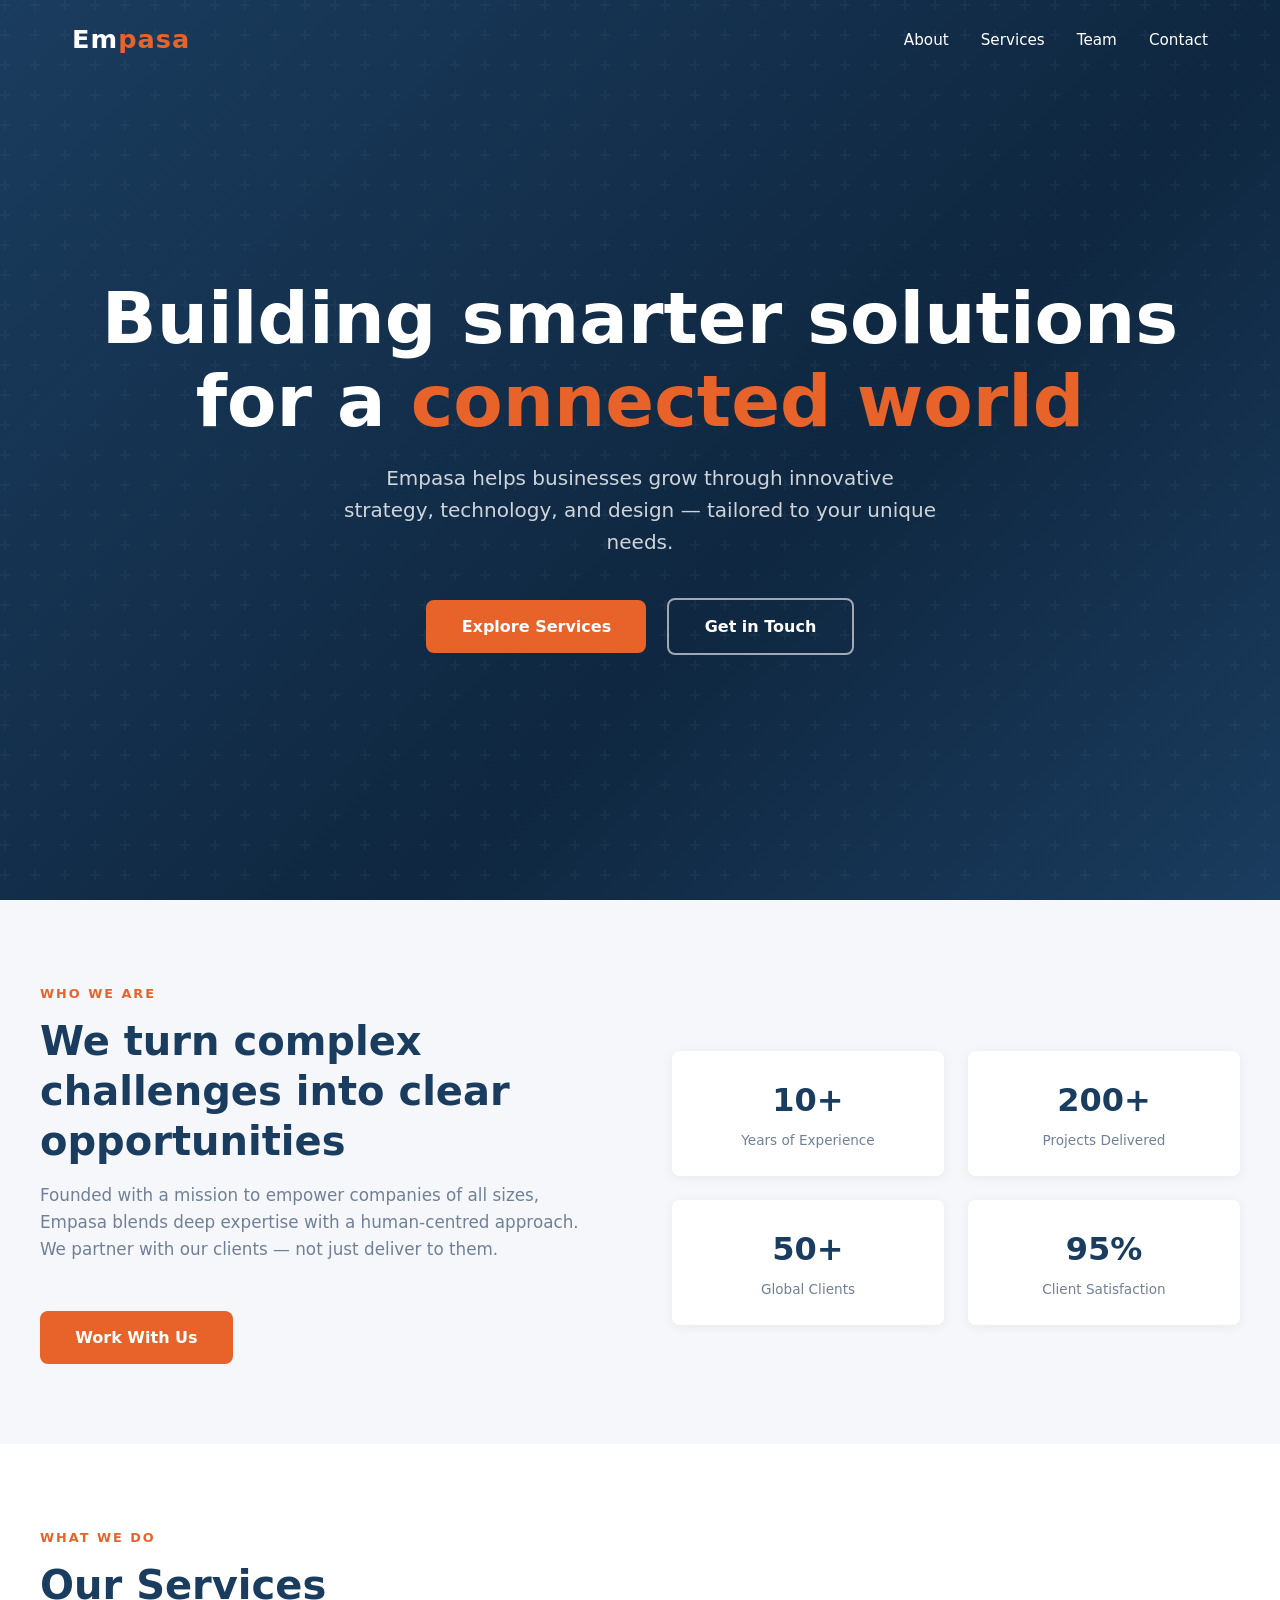
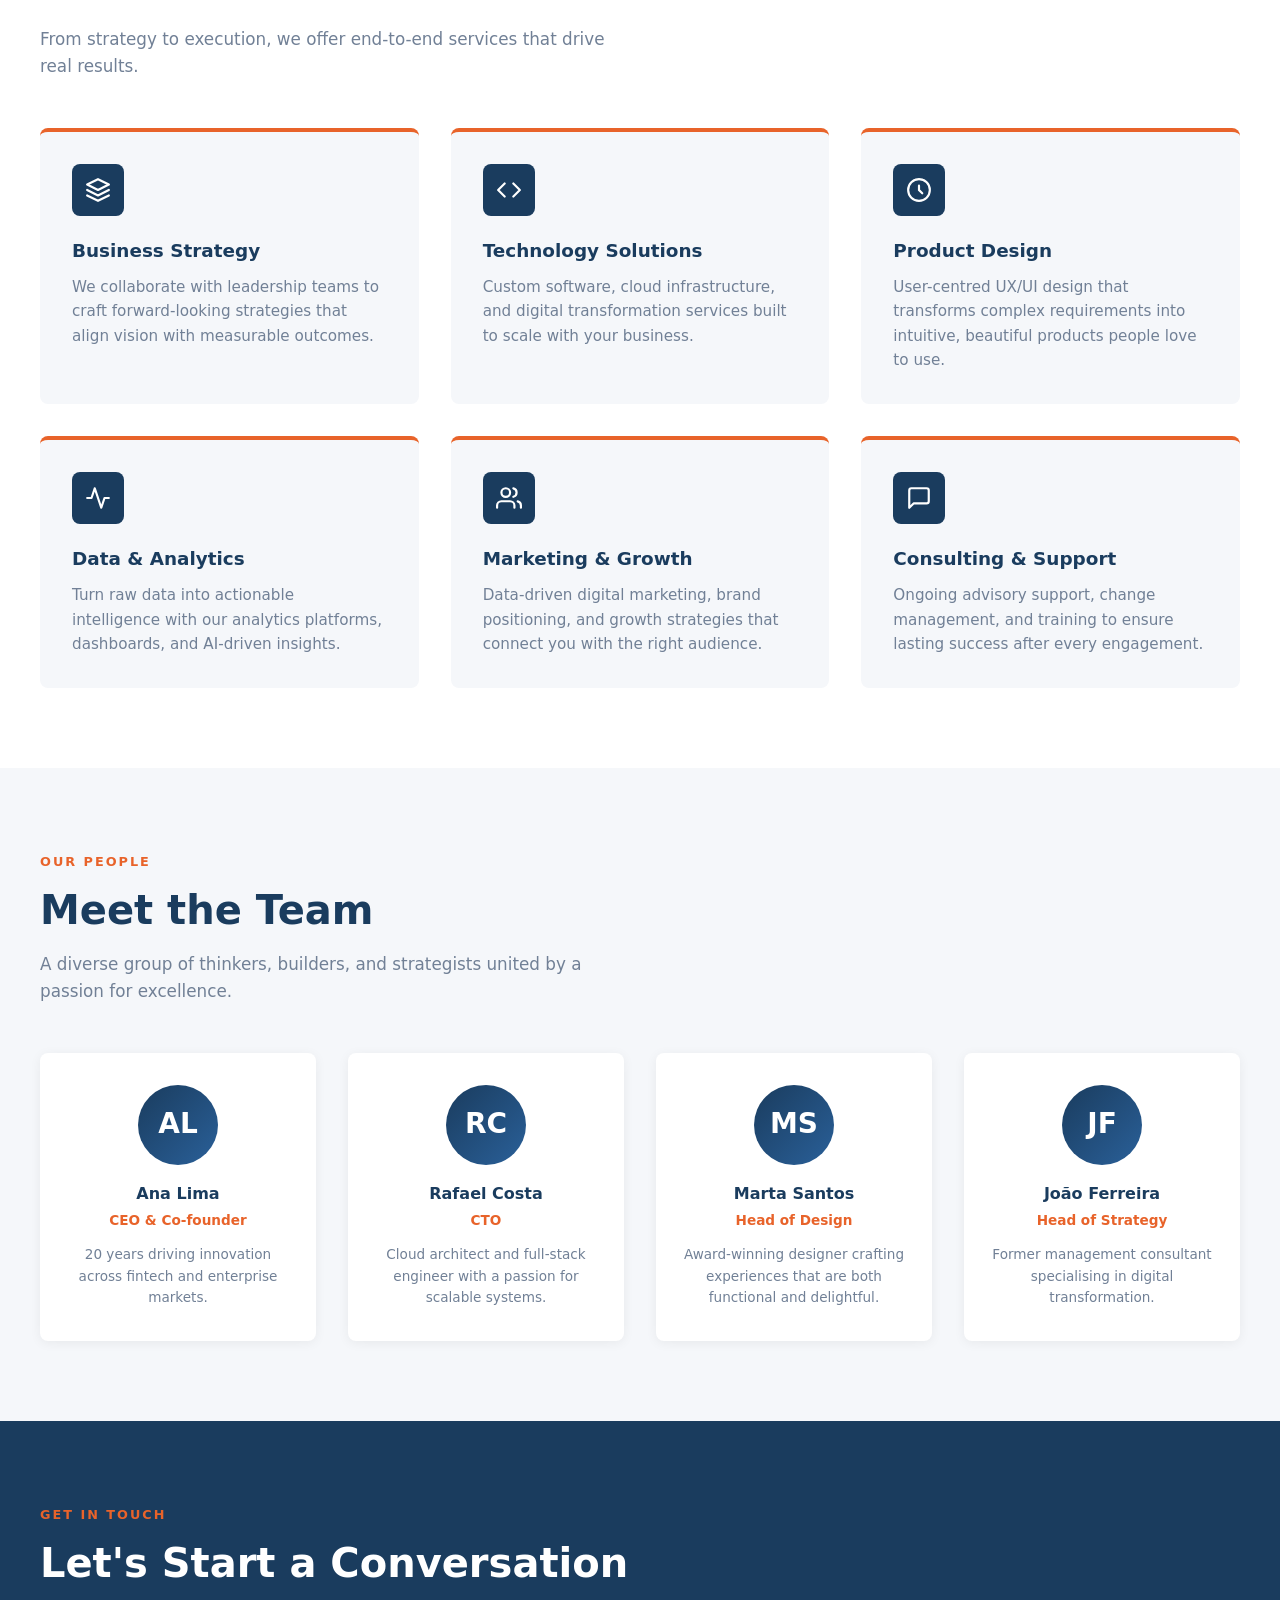
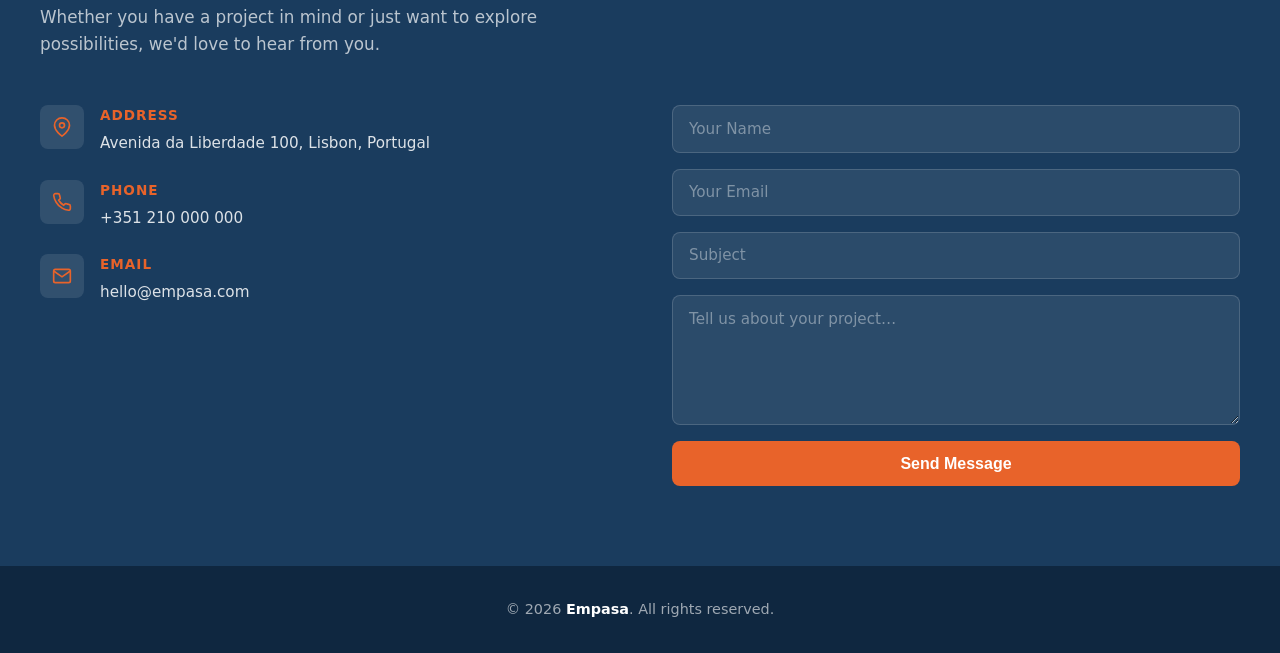
==== index.html @ aab18065 "Changes before error encountered Agent-Logs-Url: https://github.com/Empasa/empasa/sessions/c29af00d-" ====
<!DOCTYPE html>
<html lang="en">
<head>
  <meta charset="UTF-8" />
  <meta name="viewport" content="width=device-width, initial-scale=1.0" />
  <meta name="description" content="Empasa – Building smarter solutions for a connected world. Strategy, technology, and innovation." />
  <title>Empasa – Company Presentation</title>
  <link rel="stylesheet" href="styles.css" />
</head>
<body>

  <!-- ── Header / Navigation ── -->
  <header id="main-header">
    <nav>
      <a href="#hero" class="logo">Em<span>pasa</span></a>
      <ul class="nav-links" id="nav-links">
        <li><a href="#about">About</a></li>
        <li><a href="#services">Services</a></li>
        <li><a href="#team">Team</a></li>
        <li><a href="#contact">Contact</a></li>
      </ul>
      <button class="nav-toggle" id="nav-toggle" aria-label="Toggle navigation">
        <span></span><span></span><span></span>
      </button>
    </nav>
  </header>

  <!-- ── Hero ── -->
  <section id="hero">
    <div class="hero-content">
      <h1>Building smarter solutions<br>for a <em>connected world</em></h1>
      <p>Empasa helps businesses grow through innovative strategy, technology, and design — tailored to your unique needs.</p>
      <div class="hero-buttons">
        <a href="#services" class="btn btn-primary">Explore Services</a>
        <a href="#contact" class="btn btn-outline">Get in Touch</a>
      </div>
    </div>
  </section>

  <!-- ── About ── -->
  <section id="about">
    <div class="container">
      <div class="about-grid">
        <div>
          <span class="section-label">Who We Are</span>
          <h2 class="section-title">We turn complex challenges into clear opportunities</h2>
          <p class="section-subtitle">Founded with a mission to empower companies of all sizes, Empasa blends deep expertise with a human-centred approach. We partner with our clients — not just deliver to them.</p>
          <a href="#contact" class="btn btn-primary">Work With Us</a>
        </div>
        <div>
          <div class="about-stats">
            <div class="stat-card">
              <div class="number">10+</div>
              <div class="label">Years of Experience</div>
            </div>
            <div class="stat-card">
              <div class="number">200+</div>
              <div class="label">Projects Delivered</div>
            </div>
            <div class="stat-card">
              <div class="number">50+</div>
              <div class="label">Global Clients</div>
            </div>
            <div class="stat-card">
              <div class="number">95%</div>
              <div class="label">Client Satisfaction</div>
            </div>
          </div>
        </div>
      </div>
    </div>
  </section>

  <!-- ── Services ── -->
  <section id="services">
    <div class="container">
      <span class="section-label">What We Do</span>
      <h2 class="section-title">Our Services</h2>
      <p class="section-subtitle">From strategy to execution, we offer end-to-end services that drive real results.</p>

      <div class="services-grid">

        <div class="service-card">
          <div class="service-icon">
            <!-- Strategy icon -->
            <svg viewBox="0 0 24 24" xmlns="http://www.w3.org/2000/svg">
              <path d="M12 2L2 7l10 5 10-5-10-5zM2 17l10 5 10-5M2 12l10 5 10-5" stroke="white" stroke-width="2" fill="none" stroke-linecap="round" stroke-linejoin="round"/>
            </svg>
          </div>
          <h3>Business Strategy</h3>
          <p>We collaborate with leadership teams to craft forward-looking strategies that align vision with measurable outcomes.</p>
        </div>

        <div class="service-card">
          <div class="service-icon">
            <!-- Tech icon -->
            <svg viewBox="0 0 24 24" xmlns="http://www.w3.org/2000/svg">
              <path d="M16 18l6-6-6-6M8 6l-6 6 6 6" stroke="white" stroke-width="2" fill="none" stroke-linecap="round" stroke-linejoin="round"/>
            </svg>
          </div>
          <h3>Technology Solutions</h3>
          <p>Custom software, cloud infrastructure, and digital transformation services built to scale with your business.</p>
        </div>

        <div class="service-card">
          <div class="service-icon">
            <!-- Design icon -->
            <svg viewBox="0 0 24 24" xmlns="http://www.w3.org/2000/svg">
              <circle cx="12" cy="12" r="10" stroke="white" stroke-width="2" fill="none"/>
              <path d="M12 8v4l3 3" stroke="white" stroke-width="2" fill="none" stroke-linecap="round"/>
            </svg>
          </div>
          <h3>Product Design</h3>
          <p>User-centred UX/UI design that transforms complex requirements into intuitive, beautiful products people love to use.</p>
        </div>

        <div class="service-card">
          <div class="service-icon">
            <!-- Analytics icon -->
            <svg viewBox="0 0 24 24" xmlns="http://www.w3.org/2000/svg">
              <polyline points="22 12 18 12 15 21 9 3 6 12 2 12" stroke="white" stroke-width="2" fill="none" stroke-linecap="round" stroke-linejoin="round"/>
            </svg>
          </div>
          <h3>Data & Analytics</h3>
          <p>Turn raw data into actionable intelligence with our analytics platforms, dashboards, and AI-driven insights.</p>
        </div>

        <div class="service-card">
          <div class="service-icon">
            <!-- Marketing icon -->
            <svg viewBox="0 0 24 24" xmlns="http://www.w3.org/2000/svg">
              <path d="M17 21v-2a4 4 0 0 0-4-4H5a4 4 0 0 0-4 4v2" stroke="white" stroke-width="2" fill="none" stroke-linecap="round"/>
              <circle cx="9" cy="7" r="4" stroke="white" stroke-width="2" fill="none"/>
              <path d="M23 21v-2a4 4 0 0 0-3-3.87M16 3.13a4 4 0 0 1 0 7.75" stroke="white" stroke-width="2" fill="none" stroke-linecap="round"/>
            </svg>
          </div>
          <h3>Marketing & Growth</h3>
          <p>Data-driven digital marketing, brand positioning, and growth strategies that connect you with the right audience.</p>
        </div>

        <div class="service-card">
          <div class="service-icon">
            <!-- Support icon -->
            <svg viewBox="0 0 24 24" xmlns="http://www.w3.org/2000/svg">
              <path d="M21 15a2 2 0 0 1-2 2H7l-4 4V5a2 2 0 0 1 2-2h14a2 2 0 0 1 2 2z" stroke="white" stroke-width="2" fill="none" stroke-linecap="round" stroke-linejoin="round"/>
            </svg>
          </div>
          <h3>Consulting & Support</h3>
          <p>Ongoing advisory support, change management, and training to ensure lasting success after every engagement.</p>
        </div>

      </div>
    </div>
  </section>

  <!-- ── Team ── -->
  <section id="team">
    <div class="container">
      <span class="section-label">Our People</span>
      <h2 class="section-title">Meet the Team</h2>
      <p class="section-subtitle">A diverse group of thinkers, builders, and strategists united by a passion for excellence.</p>

      <div class="team-grid">

        <div class="team-card">
          <div class="avatar">AL</div>
          <h3>Ana Lima</h3>
          <div class="role">CEO & Co-founder</div>
          <p class="bio">20 years driving innovation across fintech and enterprise markets.</p>
        </div>

        <div class="team-card">
          <div class="avatar">RC</div>
          <h3>Rafael Costa</h3>
          <div class="role">CTO</div>
          <p class="bio">Cloud architect and full-stack engineer with a passion for scalable systems.</p>
        </div>

        <div class="team-card">
          <div class="avatar">MS</div>
          <h3>Marta Santos</h3>
          <div class="role">Head of Design</div>
          <p class="bio">Award-winning designer crafting experiences that are both functional and delightful.</p>
        </div>

        <div class="team-card">
          <div class="avatar">JF</div>
          <h3>João Ferreira</h3>
          <div class="role">Head of Strategy</div>
          <p class="bio">Former management consultant specialising in digital transformation.</p>
        </div>

      </div>
    </div>
  </section>

  <!-- ── Contact ── -->
  <section id="contact">
    <div class="container">
      <span class="section-label">Get In Touch</span>
      <h2 class="section-title">Let's Start a Conversation</h2>
      <p class="section-subtitle">Whether you have a project in mind or just want to explore possibilities, we'd love to hear from you.</p>

      <div class="contact-grid">

        <div class="contact-info">
          <div class="contact-item">
            <div class="contact-item-icon">
              <svg viewBox="0 0 24 24"><path d="M21 10c0 7-9 13-9 13S3 17 3 10a9 9 0 0 1 18 0z" stroke="#e8632a" stroke-width="2" fill="none"/><circle cx="12" cy="10" r="3" stroke="#e8632a" stroke-width="2" fill="none"/></svg>
            </div>
            <div class="contact-item-text">
              <strong>Address</strong>
              <span>Avenida da Liberdade 100, Lisbon, Portugal</span>
            </div>
          </div>

          <div class="contact-item">
            <div class="contact-item-icon">
              <svg viewBox="0 0 24 24"><path d="M22 16.92v3a2 2 0 0 1-2.18 2A19.79 19.79 0 0 1 11.68 19 19.5 19.5 0 0 1 5 12.32a19.79 19.79 0 0 1-2.91-8.09A2 2 0 0 1 4.11 2h3a2 2 0 0 1 2 1.72 13 13 0 0 0 .7 2.81 2 2 0 0 1-.45 2.11L8.09 9.91A16 16 0 0 0 14 15.86l1.27-1.27a2 2 0 0 1 2.11-.45 13 13 0 0 0 2.81.7A2 2 0 0 1 22 16.92z" stroke="#e8632a" stroke-width="2" fill="none"/></svg>
            </div>
            <div class="contact-item-text">
              <strong>Phone</strong>
              <span>+351 210 000 000</span>
            </div>
          </div>

          <div class="contact-item">
            <div class="contact-item-icon">
              <svg viewBox="0 0 24 24"><path d="M4 4h16c1.1 0 2 .9 2 2v12c0 1.1-.9 2-2 2H4c-1.1 0-2-.9-2-2V6c0-1.1.9-2 2-2z" stroke="#e8632a" stroke-width="2" fill="none"/><polyline points="22,6 12,13 2,6" stroke="#e8632a" stroke-width="2" fill="none"/></svg>
            </div>
            <div class="contact-item-text">
              <strong>Email</strong>
              <span>hello@empasa.com</span>
            </div>
          </div>
        </div>

        <div>
          <form class="contact-form" id="contact-form" novalidate>
            <input type="text" name="name" placeholder="Your Name" required />
            <input type="email" name="email" placeholder="Your Email" required />
            <input type="text" name="subject" placeholder="Subject" />
            <textarea name="message" placeholder="Tell us about your project…" required></textarea>
            <button type="submit" class="btn btn-primary">Send Message</button>
          </form>
          <div class="form-success" id="form-success">
            ✅ Thank you! We'll be in touch shortly.
          </div>
        </div>

      </div>
    </div>
  </section>

  <!-- ── Footer ── -->
  <footer>
    <p>&copy; 2026 <strong>Empasa</strong>. All rights reserved.</p>
  </footer>

  <script src="script.js"></script>
</body>
</html>
---- styles.css ----
/* Reset & Base */
*, *::before, *::after {
  box-sizing: border-box;
  margin: 0;
  padding: 0;
}

:root {
  --primary: #1a3c5e;
  --accent: #e8632a;
  --light: #f5f7fa;
  --white: #ffffff;
  --text: #2d3748;
  --muted: #718096;
  --radius: 8px;
  --transition: 0.3s ease;
}

html {
  scroll-behavior: smooth;
}

body {
  font-family: 'Segoe UI', system-ui, -apple-system, sans-serif;
  color: var(--text);
  line-height: 1.6;
  background: var(--white);
}

a {
  text-decoration: none;
  color: inherit;
}

/* ── Navigation ── */
header {
  position: fixed;
  top: 0;
  width: 100%;
  z-index: 100;
  background: transparent;
  transition: background var(--transition), box-shadow var(--transition);
}

header.scrolled {
  background: var(--primary);
  box-shadow: 0 2px 12px rgba(0, 0, 0, 0.15);
}

nav {
  display: flex;
  align-items: center;
  justify-content: space-between;
  max-width: 1200px;
  margin: 0 auto;
  padding: 1.2rem 2rem;
}

.logo {
  font-size: 1.6rem;
  font-weight: 800;
  color: var(--white);
  letter-spacing: 1px;
}

.logo span {
  color: var(--accent);
}

.nav-links {
  display: flex;
  gap: 2rem;
  list-style: none;
}

.nav-links a {
  color: var(--white);
  font-weight: 500;
  font-size: 0.95rem;
  transition: color var(--transition);
}

.nav-links a:hover {
  color: var(--accent);
}

.nav-toggle {
  display: none;
  flex-direction: column;
  gap: 5px;
  cursor: pointer;
  background: none;
  border: none;
  padding: 4px;
}

.nav-toggle span {
  display: block;
  width: 25px;
  height: 2px;
  background: var(--white);
  border-radius: 2px;
  transition: var(--transition);
}

/* ── Hero ── */
#hero {
  min-height: 100vh;
  background: linear-gradient(135deg, var(--primary) 0%, #0f2740 60%, #1a3c5e 100%);
  display: flex;
  align-items: center;
  position: relative;
  overflow: hidden;
}

#hero::before {
  content: '';
  position: absolute;
  inset: 0;
  background: url("data:image/svg+xml,%3Csvg width='60' height='60' viewBox='0 0 60 60' xmlns='http://www.w3.org/2000/svg'%3E%3Cg fill='none' fill-rule='evenodd'%3E%3Cg fill='%23ffffff' fill-opacity='0.03'%3E%3Cpath d='M36 34v-4h-2v4h-4v2h4v4h2v-4h4v-2h-4zm0-30V0h-2v4h-4v2h4v4h2V6h4V4h-4zM6 34v-4H4v4H0v2h4v4h2v-4h4v-2H6zM6 4V0H4v4H0v2h4v4h2V6h4V4H6z'/%3E%3C/g%3E%3C/g%3E%3C/svg%3E");
}

.hero-content {
  position: relative;
  max-width: 1200px;
  margin: 0 auto;
  padding: 6rem 2rem 4rem;
  text-align: center;
  color: var(--white);
}

.hero-content h1 {
  font-size: clamp(2.5rem, 6vw, 4.5rem);
  font-weight: 800;
  line-height: 1.15;
  margin-bottom: 1.25rem;
}

.hero-content h1 em {
  color: var(--accent);
  font-style: normal;
}

.hero-content p {
  font-size: clamp(1rem, 2.5vw, 1.25rem);
  color: rgba(255, 255, 255, 0.8);
  max-width: 600px;
  margin: 0 auto 2.5rem;
}

.btn {
  display: inline-block;
  padding: 0.85rem 2.2rem;
  border-radius: var(--radius);
  font-weight: 600;
  font-size: 1rem;
  transition: transform var(--transition), box-shadow var(--transition);
  cursor: pointer;
  border: none;
}

.btn:hover {
  transform: translateY(-2px);
  box-shadow: 0 8px 20px rgba(0, 0, 0, 0.2);
}

.btn-primary {
  background: var(--accent);
  color: var(--white);
}

.btn-outline {
  background: transparent;
  color: var(--white);
  border: 2px solid rgba(255, 255, 255, 0.6);
  margin-left: 1rem;
}

.btn-outline:hover {
  background: rgba(255, 255, 255, 0.1);
}

/* ── Section shared styles ── */
section {
  padding: 5rem 2rem;
}

.container {
  max-width: 1200px;
  margin: 0 auto;
}

.section-label {
  display: inline-block;
  font-size: 0.8rem;
  font-weight: 700;
  letter-spacing: 2px;
  text-transform: uppercase;
  color: var(--accent);
  margin-bottom: 0.75rem;
}

.section-title {
  font-size: clamp(1.75rem, 4vw, 2.5rem);
  font-weight: 700;
  color: var(--primary);
  margin-bottom: 1rem;
  line-height: 1.25;
}

.section-subtitle {
  font-size: 1.05rem;
  color: var(--muted);
  max-width: 600px;
  margin-bottom: 3rem;
}

/* ── About ── */
#about {
  background: var(--light);
}

.about-grid {
  display: grid;
  grid-template-columns: 1fr 1fr;
  gap: 4rem;
  align-items: center;
}

.about-visual {
  border-radius: var(--radius);
  background: linear-gradient(135deg, var(--primary), #2a6099);
  min-height: 360px;
  display: flex;
  align-items: center;
  justify-content: center;
  position: relative;
  overflow: hidden;
}

.about-visual-inner {
  text-align: center;
  color: var(--white);
  padding: 2rem;
}

.about-visual-inner .big-number {
  font-size: 5rem;
  font-weight: 800;
  opacity: 0.15;
  line-height: 1;
  position: absolute;
  top: 1rem;
  left: 1rem;
}

.about-stats {
  display: grid;
  grid-template-columns: 1fr 1fr;
  gap: 1.5rem;
  margin-top: 2rem;
}

.stat-card {
  background: var(--white);
  border-radius: var(--radius);
  padding: 1.5rem;
  text-align: center;
  box-shadow: 0 2px 12px rgba(0, 0, 0, 0.06);
}

.stat-card .number {
  font-size: 2rem;
  font-weight: 800;
  color: var(--primary);
}

.stat-card .label {
  font-size: 0.85rem;
  color: var(--muted);
  margin-top: 0.25rem;
}

/* ── Services ── */
#services {
  background: var(--white);
}

.services-grid {
  display: grid;
  grid-template-columns: repeat(auto-fit, minmax(280px, 1fr));
  gap: 2rem;
}

.service-card {
  background: var(--light);
  border-radius: var(--radius);
  padding: 2rem;
  transition: transform var(--transition), box-shadow var(--transition);
  border-top: 4px solid var(--accent);
}

.service-card:hover {
  transform: translateY(-6px);
  box-shadow: 0 12px 32px rgba(0, 0, 0, 0.1);
}

.service-icon {
  width: 52px;
  height: 52px;
  border-radius: var(--radius);
  background: var(--primary);
  display: flex;
  align-items: center;
  justify-content: center;
  margin-bottom: 1.25rem;
}

.service-icon svg {
  width: 26px;
  height: 26px;
  fill: var(--white);
}

.service-card h3 {
  font-size: 1.15rem;
  font-weight: 700;
  color: var(--primary);
  margin-bottom: 0.6rem;
}

.service-card p {
  font-size: 0.95rem;
  color: var(--muted);
  line-height: 1.6;
}

/* ── Team ── */
#team {
  background: var(--light);
}

.team-grid {
  display: grid;
  grid-template-columns: repeat(auto-fit, minmax(220px, 1fr));
  gap: 2rem;
}

.team-card {
  background: var(--white);
  border-radius: var(--radius);
  padding: 2rem 1.5rem;
  text-align: center;
  box-shadow: 0 2px 12px rgba(0, 0, 0, 0.06);
  transition: transform var(--transition);
}

.team-card:hover {
  transform: translateY(-4px);
}

.avatar {
  width: 80px;
  height: 80px;
  border-radius: 50%;
  background: linear-gradient(135deg, var(--primary), #2a6099);
  display: flex;
  align-items: center;
  justify-content: center;
  margin: 0 auto 1rem;
  font-size: 1.75rem;
  font-weight: 700;
  color: var(--white);
}

.team-card h3 {
  font-size: 1rem;
  font-weight: 700;
  color: var(--primary);
  margin-bottom: 0.25rem;
}

.team-card .role {
  font-size: 0.85rem;
  color: var(--accent);
  font-weight: 600;
  margin-bottom: 0.75rem;
}

.team-card .bio {
  font-size: 0.85rem;
  color: var(--muted);
}

/* ── Contact ── */
#contact {
  background: var(--primary);
  color: var(--white);
}

#contact .section-title {
  color: var(--white);
}

#contact .section-subtitle {
  color: rgba(255, 255, 255, 0.7);
}

.contact-grid {
  display: grid;
  grid-template-columns: 1fr 1fr;
  gap: 4rem;
  align-items: start;
}

.contact-info {
  display: flex;
  flex-direction: column;
  gap: 1.5rem;
}

.contact-item {
  display: flex;
  align-items: flex-start;
  gap: 1rem;
}

.contact-item-icon {
  width: 44px;
  height: 44px;
  flex-shrink: 0;
  border-radius: var(--radius);
  background: rgba(255, 255, 255, 0.1);
  display: flex;
  align-items: center;
  justify-content: center;
}

.contact-item-icon svg {
  width: 20px;
  height: 20px;
  fill: var(--accent);
}

.contact-item-text strong {
  display: block;
  font-size: 0.85rem;
  text-transform: uppercase;
  letter-spacing: 1px;
  color: var(--accent);
  margin-bottom: 0.2rem;
}

.contact-item-text span {
  font-size: 0.95rem;
  color: rgba(255, 255, 255, 0.85);
}

.contact-form {
  display: flex;
  flex-direction: column;
  gap: 1rem;
}

.contact-form input,
.contact-form textarea {
  width: 100%;
  padding: 0.85rem 1rem;
  border-radius: var(--radius);
  border: 1px solid rgba(255, 255, 255, 0.15);
  background: rgba(255, 255, 255, 0.08);
  color: var(--white);
  font-size: 0.95rem;
  font-family: inherit;
  transition: border-color var(--transition);
  outline: none;
}

.contact-form input::placeholder,
.contact-form textarea::placeholder {
  color: rgba(255, 255, 255, 0.4);
}

.contact-form input:focus,
.contact-form textarea:focus {
  border-color: var(--accent);
}

.contact-form textarea {
  min-height: 130px;
  resize: vertical;
}

.form-success {
  display: none;
  background: rgba(255, 255, 255, 0.1);
  border-radius: var(--radius);
  padding: 1rem;
  text-align: center;
  color: var(--white);
  font-weight: 600;
}

/* ── Footer ── */
footer {
  background: #0f2740;
  color: rgba(255, 255, 255, 0.6);
  text-align: center;
  padding: 2rem;
  font-size: 0.9rem;
}

footer strong {
  color: var(--white);
}

/* ── Responsive ── */
@media (max-width: 768px) {
  .nav-links {
    display: none;
    flex-direction: column;
    position: absolute;
    top: 100%;
    left: 0;
    right: 0;
    background: var(--primary);
    padding: 1.5rem 2rem;
    gap: 1rem;
  }

  .nav-links.open {
    display: flex;
  }

  .nav-toggle {
    display: flex;
  }

  .about-grid,
  .contact-grid {
    grid-template-columns: 1fr;
    gap: 2.5rem;
  }

  .hero-content {
    padding-top: 7rem;
  }

  .btn-outline {
    margin-left: 0;
    margin-top: 0.75rem;
  }

  .hero-buttons {
    display: flex;
    flex-direction: column;
    align-items: center;
  }
}
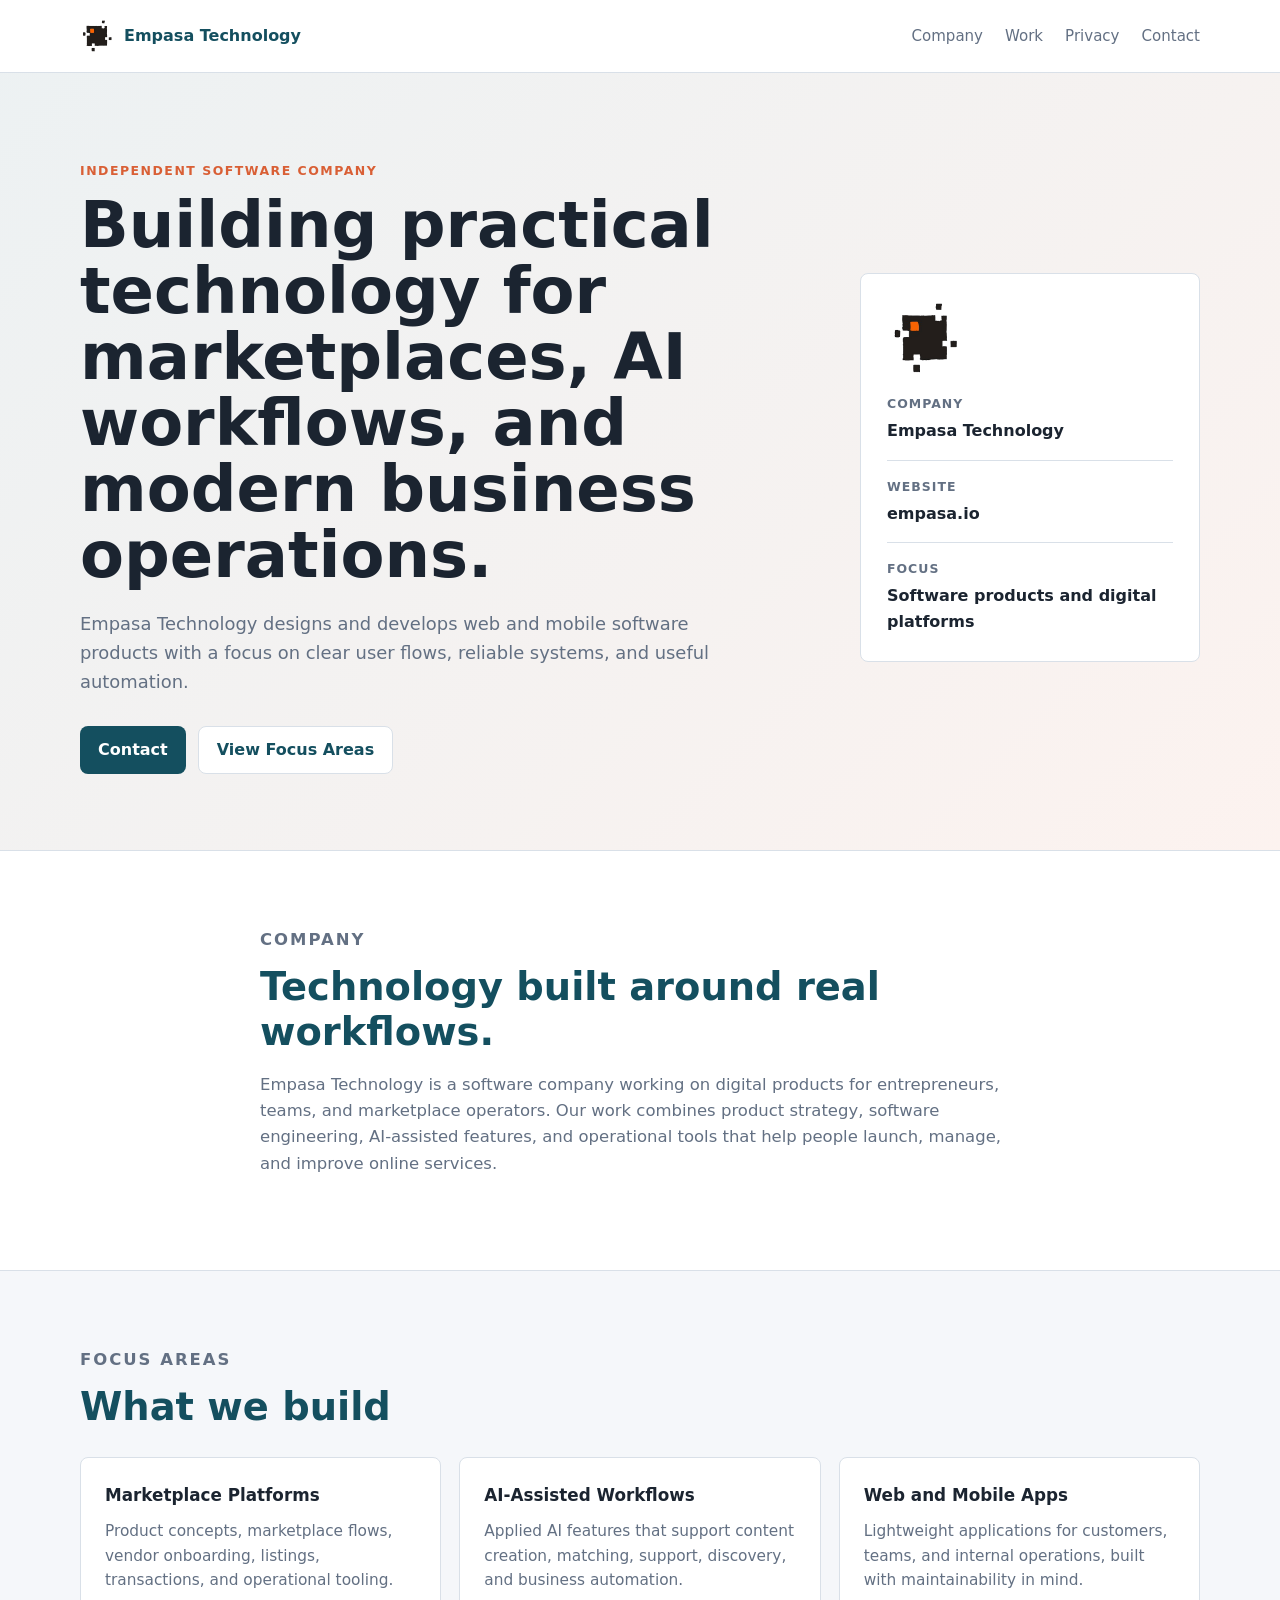
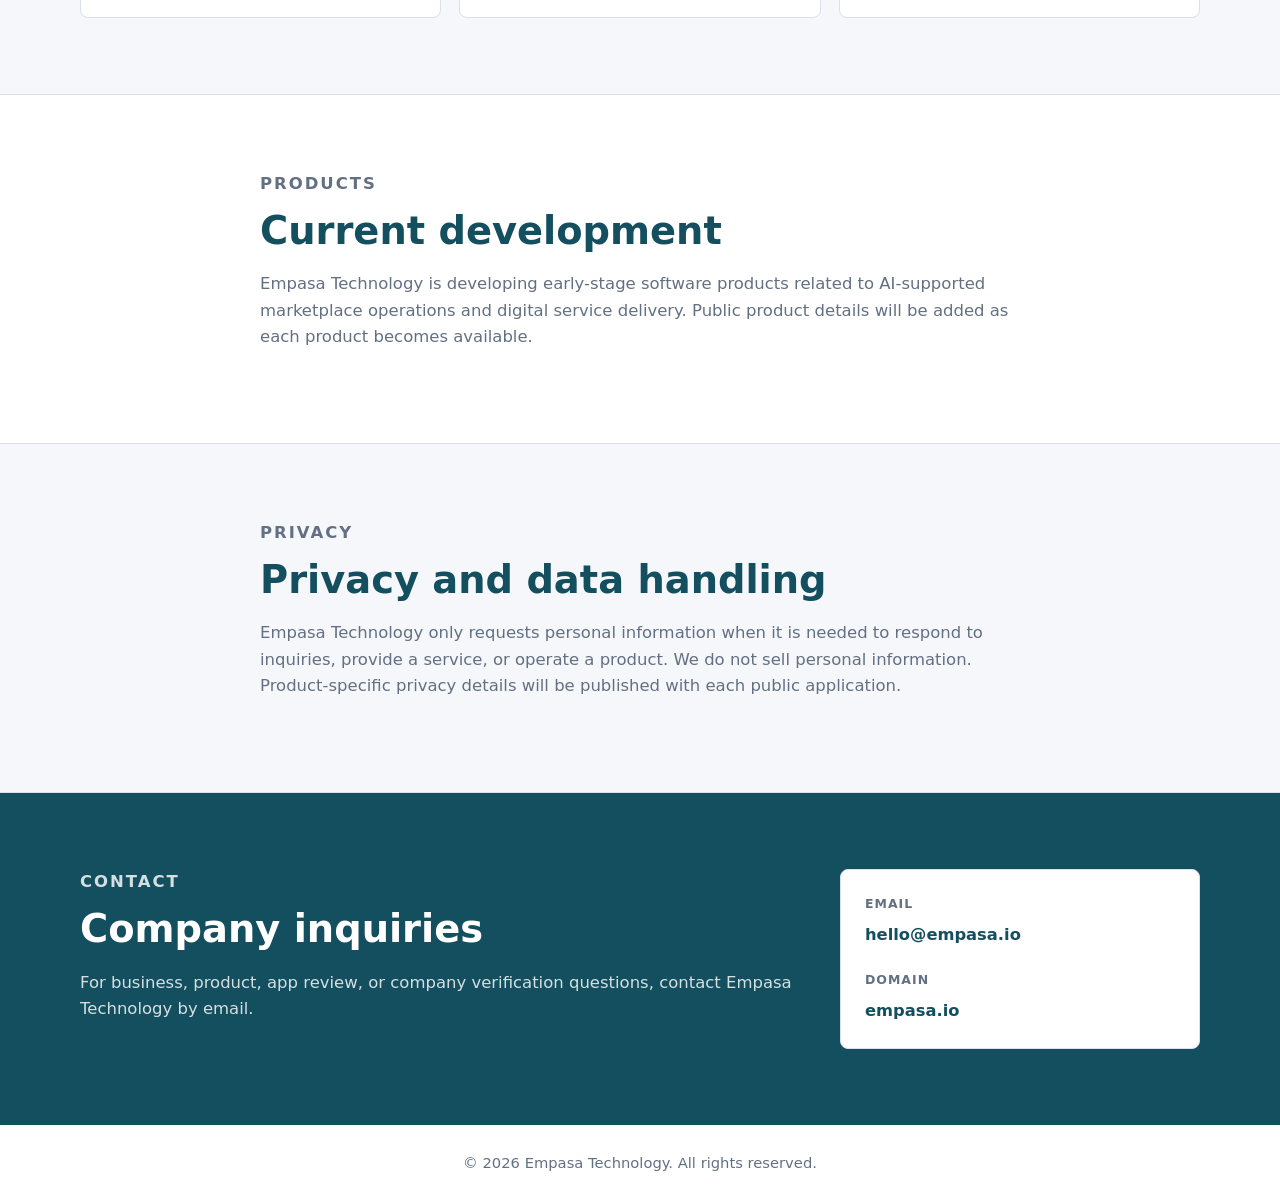
==== commit a56edd07: "Refactor code structure for improved readability and maintainability" ====
--- a/index.html
+++ b/index.html
@@ -3,260 +3,148 @@
 <head>
   <meta charset="UTF-8" />
   <meta name="viewport" content="width=device-width, initial-scale=1.0" />
-  <meta name="description" content="Empasa – Building smarter solutions for a connected world. Strategy, technology, and innovation." />
-  <title>Empasa – Company Presentation</title>
+  <meta
+    name="description"
+    content="Empasa Technology builds software for marketplaces, AI-assisted workflows, and practical business tools."
+  />
+  <title>Empasa Technology</title>
+  <link rel="icon" type="image/png" href="images/logo_empasa.png" />
   <link rel="stylesheet" href="styles.css" />
 </head>
 <body>
-
-  <!-- ── Header / Navigation ── -->
-  <header id="main-header">
-    <nav>
-      <a href="#hero" class="logo">Em<span>pasa</span></a>
-      <ul class="nav-links" id="nav-links">
-        <li><a href="#about">About</a></li>
-        <li><a href="#services">Services</a></li>
-        <li><a href="#team">Team</a></li>
-        <li><a href="#contact">Contact</a></li>
-      </ul>
-      <button class="nav-toggle" id="nav-toggle" aria-label="Toggle navigation">
-        <span></span><span></span><span></span>
-      </button>
+  <header class="site-header">
+    <nav class="nav" aria-label="Main navigation">
+      <a class="logo" href="#top" aria-label="Empasa Technology home">
+        <img src="images/logo_empasa.png" alt="" />
+        <span>Empasa Technology</span>
+      </a>
+      <div class="nav-links">
+        <a href="#company">Company</a>
+        <a href="#work">Work</a>
+        <a href="#privacy">Privacy</a>
+        <a href="#contact">Contact</a>
+      </div>
     </nav>
   </header>
 
-  <!-- ── Hero ── -->
-  <section id="hero">
-    <div class="hero-content">
-      <h1>Building smarter solutions<br>for a <em>connected world</em></h1>
-      <p>Empasa helps businesses grow through innovative strategy, technology, and design — tailored to your unique needs.</p>
-      <div class="hero-buttons">
-        <a href="#services" class="btn btn-primary">Explore Services</a>
-        <a href="#contact" class="btn btn-outline">Get in Touch</a>
-      </div>
-    </div>
-  </section>
-
-  <!-- ── About ── -->
-  <section id="about">
-    <div class="container">
-      <div class="about-grid">
+  <main id="top">
+    <section class="hero">
+      <div class="container hero-grid">
         <div>
-          <span class="section-label">Who We Are</span>
-          <h2 class="section-title">We turn complex challenges into clear opportunities</h2>
-          <p class="section-subtitle">Founded with a mission to empower companies of all sizes, Empasa blends deep expertise with a human-centred approach. We partner with our clients — not just deliver to them.</p>
-          <a href="#contact" class="btn btn-primary">Work With Us</a>
-        </div>
-        <div>
-          <div class="about-stats">
-            <div class="stat-card">
-              <div class="number">10+</div>
-              <div class="label">Years of Experience</div>
-            </div>
-            <div class="stat-card">
-              <div class="number">200+</div>
-              <div class="label">Projects Delivered</div>
-            </div>
-            <div class="stat-card">
-              <div class="number">50+</div>
-              <div class="label">Global Clients</div>
-            </div>
-            <div class="stat-card">
-              <div class="number">95%</div>
-              <div class="label">Client Satisfaction</div>
-            </div>
+          <p class="eyebrow">Independent software company</p>
+          <h1>Building practical technology for marketplaces, AI workflows, and modern business operations.</h1>
+          <p class="lead">
+            Empasa Technology designs and develops web and mobile software products with a focus on clear user flows,
+            reliable systems, and useful automation.
+          </p>
+          <div class="actions">
+            <a class="button primary" href="#contact">Contact</a>
+            <a class="button secondary" href="#work">View Focus Areas</a>
           </div>
         </div>
+        <div class="summary-panel" aria-label="Company summary">
+          <img class="summary-logo" src="images/logo_empasa.png" alt="Empasa Technology logo" />
+          <dl>
+            <div>
+              <dt>Company</dt>
+              <dd>Empasa Technology</dd>
+            </div>
+            <div>
+              <dt>Website</dt>
+              <dd>empasa.io</dd>
+            </div>
+            <div>
+              <dt>Focus</dt>
+              <dd>Software products and digital platforms</dd>
+            </div>
+          </dl>
+        </div>
       </div>
-    </div>
-  </section>
+    </section>
 
-  <!-- ── Services ── -->
-  <section id="services">
-    <div class="container">
-      <span class="section-label">What We Do</span>
-      <h2 class="section-title">Our Services</h2>
-      <p class="section-subtitle">From strategy to execution, we offer end-to-end services that drive real results.</p>
+    <section id="company" class="section">
+      <div class="container narrow">
+        <p class="eyebrow">Company</p>
+        <h2>Technology built around real workflows.</h2>
+        <p>
+          Empasa Technology is a software company working on digital products for entrepreneurs, teams, and marketplace
+          operators. Our work combines product strategy, software engineering, AI-assisted features, and operational
+          tools that help people launch, manage, and improve online services.
+        </p>
+      </div>
+    </section>
 
-      <div class="services-grid">
+    <section id="work" class="section muted">
+      <div class="container">
+        <p class="eyebrow">Focus areas</p>
+        <h2>What we build</h2>
+        <div class="cards">
+          <article class="card">
+            <h3>Marketplace Platforms</h3>
+            <p>
+              Product concepts, marketplace flows, vendor onboarding, listings, transactions, and operational tooling.
+            </p>
+          </article>
+          <article class="card">
+            <h3>AI-Assisted Workflows</h3>
+            <p>
+              Applied AI features that support content creation, matching, support, discovery, and business automation.
+            </p>
+          </article>
+          <article class="card">
+            <h3>Web and Mobile Apps</h3>
+            <p>
+              Lightweight applications for customers, teams, and internal operations, built with maintainability in mind.
+            </p>
+          </article>
+        </div>
+      </div>
+    </section>
 
-        <div class="service-card">
-          <div class="service-icon">
-            <!-- Strategy icon -->
-            <svg viewBox="0 0 24 24" xmlns="http://www.w3.org/2000/svg">
-              <path d="M12 2L2 7l10 5 10-5-10-5zM2 17l10 5 10-5M2 12l10 5 10-5" stroke="white" stroke-width="2" fill="none" stroke-linecap="round" stroke-linejoin="round"/>
-            </svg>
-          </div>
-          <h3>Business Strategy</h3>
-          <p>We collaborate with leadership teams to craft forward-looking strategies that align vision with measurable outcomes.</p>
+    <section class="section">
+      <div class="container narrow">
+        <p class="eyebrow">Products</p>
+        <h2>Current development</h2>
+        <p>
+          Empasa Technology is developing early-stage software products related to AI-supported marketplace operations
+          and digital service delivery. Public product details will be added as each product becomes available.
+        </p>
+      </div>
+    </section>
+
+    <section id="privacy" class="section muted">
+      <div class="container narrow">
+        <p class="eyebrow">Privacy</p>
+        <h2>Privacy and data handling</h2>
+        <p>
+          Empasa Technology only requests personal information when it is needed to respond to inquiries, provide a
+          service, or operate a product. We do not sell personal information. Product-specific privacy details will be
+          published with each public application.
+        </p>
+      </div>
+    </section>
+
+    <section id="contact" class="section contact-section">
+      <div class="container contact-grid">
+        <div>
+          <p class="eyebrow">Contact</p>
+          <h2>Company inquiries</h2>
+          <p>
+            For business, product, app review, or company verification questions, contact Empasa Technology by email.
+          </p>
         </div>
+        <div class="contact-card">
+          <span>Email</span>
+          <a href="mailto:hello@empasa.io">hello@empasa.io</a>
+          <span>Domain</span>
+          <a href="https://empasa.io">empasa.io</a>
+        </div>
+      </div>
+    </section>
+  </main>
 
-        <div class="service-card">
-          <div class="service-icon">
-            <!-- Tech icon -->
-            <svg viewBox="0 0 24 24" xmlns="http://www.w3.org/2000/svg">
-              <path d="M16 18l6-6-6-6M8 6l-6 6 6 6" stroke="white" stroke-width="2" fill="none" stroke-linecap="round" stroke-linejoin="round"/>
-            </svg>
-          </div>
-          <h3>Technology Solutions</h3>
-          <p>Custom software, cloud infrastructure, and digital transformation services built to scale with your business.</p>
-        </div>
-
-        <div class="service-card">
-          <div class="service-icon">
-            <!-- Design icon -->
-            <svg viewBox="0 0 24 24" xmlns="http://www.w3.org/2000/svg">
-              <circle cx="12" cy="12" r="10" stroke="white" stroke-width="2" fill="none"/>
-              <path d="M12 8v4l3 3" stroke="white" stroke-width="2" fill="none" stroke-linecap="round"/>
-            </svg>
-          </div>
-          <h3>Product Design</h3>
-          <p>User-centred UX/UI design that transforms complex requirements into intuitive, beautiful products people love to use.</p>
-        </div>
-
-        <div class="service-card">
-          <div class="service-icon">
-            <!-- Analytics icon -->
-            <svg viewBox="0 0 24 24" xmlns="http://www.w3.org/2000/svg">
-              <polyline points="22 12 18 12 15 21 9 3 6 12 2 12" stroke="white" stroke-width="2" fill="none" stroke-linecap="round" stroke-linejoin="round"/>
-            </svg>
-          </div>
-          <h3>Data & Analytics</h3>
-          <p>Turn raw data into actionable intelligence with our analytics platforms, dashboards, and AI-driven insights.</p>
-        </div>
-
-        <div class="service-card">
-          <div class="service-icon">
-            <!-- Marketing icon -->
-            <svg viewBox="0 0 24 24" xmlns="http://www.w3.org/2000/svg">
-              <path d="M17 21v-2a4 4 0 0 0-4-4H5a4 4 0 0 0-4 4v2" stroke="white" stroke-width="2" fill="none" stroke-linecap="round"/>
-              <circle cx="9" cy="7" r="4" stroke="white" stroke-width="2" fill="none"/>
-              <path d="M23 21v-2a4 4 0 0 0-3-3.87M16 3.13a4 4 0 0 1 0 7.75" stroke="white" stroke-width="2" fill="none" stroke-linecap="round"/>
-            </svg>
-          </div>
-          <h3>Marketing & Growth</h3>
-          <p>Data-driven digital marketing, brand positioning, and growth strategies that connect you with the right audience.</p>
-        </div>
-
-        <div class="service-card">
-          <div class="service-icon">
-            <!-- Support icon -->
-            <svg viewBox="0 0 24 24" xmlns="http://www.w3.org/2000/svg">
-              <path d="M21 15a2 2 0 0 1-2 2H7l-4 4V5a2 2 0 0 1 2-2h14a2 2 0 0 1 2 2z" stroke="white" stroke-width="2" fill="none" stroke-linecap="round" stroke-linejoin="round"/>
-            </svg>
-          </div>
-          <h3>Consulting & Support</h3>
-          <p>Ongoing advisory support, change management, and training to ensure lasting success after every engagement.</p>
-        </div>
-
-      </div>
-    </div>
-  </section>
-
-  <!-- ── Team ── -->
-  <section id="team">
-    <div class="container">
-      <span class="section-label">Our People</span>
-      <h2 class="section-title">Meet the Team</h2>
-      <p class="section-subtitle">A diverse group of thinkers, builders, and strategists united by a passion for excellence.</p>
-
-      <div class="team-grid">
-
-        <div class="team-card">
-          <div class="avatar">AL</div>
-          <h3>Ana Lima</h3>
-          <div class="role">CEO & Co-founder</div>
-          <p class="bio">20 years driving innovation across fintech and enterprise markets.</p>
-        </div>
-
-        <div class="team-card">
-          <div class="avatar">RC</div>
-          <h3>Rafael Costa</h3>
-          <div class="role">CTO</div>
-          <p class="bio">Cloud architect and full-stack engineer with a passion for scalable systems.</p>
-        </div>
-
-        <div class="team-card">
-          <div class="avatar">MS</div>
-          <h3>Marta Santos</h3>
-          <div class="role">Head of Design</div>
-          <p class="bio">Award-winning designer crafting experiences that are both functional and delightful.</p>
-        </div>
-
-        <div class="team-card">
-          <div class="avatar">JF</div>
-          <h3>João Ferreira</h3>
-          <div class="role">Head of Strategy</div>
-          <p class="bio">Former management consultant specialising in digital transformation.</p>
-        </div>
-
-      </div>
-    </div>
-  </section>
-
-  <!-- ── Contact ── -->
-  <section id="contact">
-    <div class="container">
-      <span class="section-label">Get In Touch</span>
-      <h2 class="section-title">Let's Start a Conversation</h2>
-      <p class="section-subtitle">Whether you have a project in mind or just want to explore possibilities, we'd love to hear from you.</p>
-
-      <div class="contact-grid">
-
-        <div class="contact-info">
-          <div class="contact-item">
-            <div class="contact-item-icon">
-              <svg viewBox="0 0 24 24"><path d="M21 10c0 7-9 13-9 13S3 17 3 10a9 9 0 0 1 18 0z" stroke="#e8632a" stroke-width="2" fill="none"/><circle cx="12" cy="10" r="3" stroke="#e8632a" stroke-width="2" fill="none"/></svg>
-            </div>
-            <div class="contact-item-text">
-              <strong>Address</strong>
-              <span>Avenida da Liberdade 100, Lisbon, Portugal</span>
-            </div>
-          </div>
-
-          <div class="contact-item">
-            <div class="contact-item-icon">
-              <svg viewBox="0 0 24 24"><path d="M22 16.92v3a2 2 0 0 1-2.18 2A19.79 19.79 0 0 1 11.68 19 19.5 19.5 0 0 1 5 12.32a19.79 19.79 0 0 1-2.91-8.09A2 2 0 0 1 4.11 2h3a2 2 0 0 1 2 1.72 13 13 0 0 0 .7 2.81 2 2 0 0 1-.45 2.11L8.09 9.91A16 16 0 0 0 14 15.86l1.27-1.27a2 2 0 0 1 2.11-.45 13 13 0 0 0 2.81.7A2 2 0 0 1 22 16.92z" stroke="#e8632a" stroke-width="2" fill="none"/></svg>
-            </div>
-            <div class="contact-item-text">
-              <strong>Phone</strong>
-              <span>+351 210 000 000</span>
-            </div>
-          </div>
-
-          <div class="contact-item">
-            <div class="contact-item-icon">
-              <svg viewBox="0 0 24 24"><path d="M4 4h16c1.1 0 2 .9 2 2v12c0 1.1-.9 2-2 2H4c-1.1 0-2-.9-2-2V6c0-1.1.9-2 2-2z" stroke="#e8632a" stroke-width="2" fill="none"/><polyline points="22,6 12,13 2,6" stroke="#e8632a" stroke-width="2" fill="none"/></svg>
-            </div>
-            <div class="contact-item-text">
-              <strong>Email</strong>
-              <span>hello@empasa.com</span>
-            </div>
-          </div>
-        </div>
-
-        <div>
-          <form class="contact-form" id="contact-form" novalidate>
-            <input type="text" name="name" placeholder="Your Name" required />
-            <input type="email" name="email" placeholder="Your Email" required />
-            <input type="text" name="subject" placeholder="Subject" />
-            <textarea name="message" placeholder="Tell us about your project…" required></textarea>
-            <button type="submit" class="btn btn-primary">Send Message</button>
-          </form>
-          <div class="form-success" id="form-success">
-            ✅ Thank you! We'll be in touch shortly.
-          </div>
-        </div>
-
-      </div>
-    </div>
-  </section>
-
-  <!-- ── Footer ── -->
-  <footer>
-    <p>&copy; 2026 <strong>Empasa</strong>. All rights reserved.</p>
+  <footer class="site-footer">
+    <p>&copy; 2026 Empasa Technology. All rights reserved.</p>
   </footer>
-
-  <script src="script.js"></script>
 </body>
 </html>
--- a/styles.css
+++ b/styles.css
@@ -1,19 +1,16 @@
-/* Reset & Base */
-*, *::before, *::after {
+:root {
+  --ink: #1b2430;
+  --muted: #637083;
+  --line: #d9e0e8;
+  --surface: #f5f7fa;
+  --paper: #ffffff;
+  --brand: #144f5f;
+  --accent: #d95f35;
+  --radius: 8px;
+}
+
+* {
   box-sizing: border-box;
-  margin: 0;
-  padding: 0;
-}
-
-:root {
-  --primary: #1a3c5e;
-  --accent: #e8632a;
-  --light: #f5f7fa;
-  --white: #ffffff;
-  --text: #2d3748;
-  --muted: #718096;
-  --radius: 8px;
-  --transition: 0.3s ease;
 }
 
 html {
@@ -21,539 +18,324 @@
 }
 
 body {
-  font-family: 'Segoe UI', system-ui, -apple-system, sans-serif;
-  color: var(--text);
+  margin: 0;
+  color: var(--ink);
+  background: var(--paper);
+  font-family: Inter, "Segoe UI", system-ui, -apple-system, BlinkMacSystemFont, sans-serif;
   line-height: 1.6;
-  background: var(--white);
 }
 
 a {
+  color: inherit;
   text-decoration: none;
-  color: inherit;
-}
-
-/* ── Navigation ── */
-header {
-  position: fixed;
+}
+
+.container {
+  width: min(1120px, calc(100% - 40px));
+  margin: 0 auto;
+}
+
+.narrow {
+  max-width: 760px;
+}
+
+.site-header {
+  position: sticky;
   top: 0;
-  width: 100%;
-  z-index: 100;
-  background: transparent;
-  transition: background var(--transition), box-shadow var(--transition);
-}
-
-header.scrolled {
-  background: var(--primary);
-  box-shadow: 0 2px 12px rgba(0, 0, 0, 0.15);
-}
-
-nav {
+  z-index: 10;
+  background: rgba(255, 255, 255, 0.92);
+  border-bottom: 1px solid var(--line);
+  backdrop-filter: blur(16px);
+}
+
+.nav {
+  width: min(1120px, calc(100% - 40px));
+  min-height: 72px;
+  margin: 0 auto;
   display: flex;
   align-items: center;
   justify-content: space-between;
-  max-width: 1200px;
-  margin: 0 auto;
-  padding: 1.2rem 2rem;
+  gap: 24px;
 }
 
 .logo {
-  font-size: 1.6rem;
-  font-weight: 800;
-  color: var(--white);
-  letter-spacing: 1px;
-}
-
-.logo span {
-  color: var(--accent);
+  display: inline-flex;
+  align-items: center;
+  gap: 10px;
+  color: var(--brand);
+  font-size: 1rem;
+  font-weight: 750;
+}
+
+.logo img {
+  width: 34px;
+  height: 34px;
+  object-fit: contain;
 }
 
 .nav-links {
   display: flex;
-  gap: 2rem;
-  list-style: none;
-}
-
-.nav-links a {
-  color: var(--white);
-  font-weight: 500;
-  font-size: 0.95rem;
-  transition: color var(--transition);
+  align-items: center;
+  gap: 22px;
+  color: var(--muted);
+  font-size: 0.94rem;
 }
 
 .nav-links a:hover {
+  color: var(--brand);
+}
+
+.hero {
+  padding: 88px 0 76px;
+  background:
+    linear-gradient(135deg, rgba(20, 79, 95, 0.08), rgba(217, 95, 53, 0.08)),
+    var(--paper);
+  border-bottom: 1px solid var(--line);
+}
+
+.hero-grid {
+  display: grid;
+  grid-template-columns: minmax(0, 1fr) 340px;
+  gap: 56px;
+  align-items: center;
+}
+
+.eyebrow {
+  margin: 0 0 12px;
   color: var(--accent);
-}
-
-.nav-toggle {
-  display: none;
-  flex-direction: column;
-  gap: 5px;
-  cursor: pointer;
-  background: none;
-  border: none;
-  padding: 4px;
-}
-
-.nav-toggle span {
+  font-size: 0.78rem;
+  font-weight: 750;
+  letter-spacing: 0.12em;
+  text-transform: uppercase;
+}
+
+h1,
+h2,
+h3,
+p {
+  margin-top: 0;
+}
+
+h1 {
+  max-width: 820px;
+  margin-bottom: 22px;
+  color: var(--ink);
+  font-size: clamp(2.35rem, 5vw, 4.7rem);
+  line-height: 1.03;
+  letter-spacing: 0;
+}
+
+h2 {
+  margin-bottom: 18px;
+  color: var(--brand);
+  font-size: clamp(1.7rem, 3vw, 2.5rem);
+  line-height: 1.15;
+  letter-spacing: 0;
+}
+
+h3 {
+  margin-bottom: 10px;
+  color: var(--ink);
+  font-size: 1.05rem;
+}
+
+.lead {
+  max-width: 680px;
+  margin-bottom: 30px;
+  color: var(--muted);
+  font-size: 1.12rem;
+}
+
+.actions {
+  display: flex;
+  flex-wrap: wrap;
+  gap: 12px;
+}
+
+.button {
+  display: inline-flex;
+  min-height: 44px;
+  align-items: center;
+  justify-content: center;
+  border-radius: var(--radius);
+  padding: 10px 18px;
+  font-weight: 700;
+}
+
+.button.primary {
+  background: var(--brand);
+  color: var(--paper);
+}
+
+.button.secondary {
+  border: 1px solid var(--line);
+  background: var(--paper);
+  color: var(--brand);
+}
+
+.summary-panel,
+.card,
+.contact-card {
+  border: 1px solid var(--line);
+  border-radius: var(--radius);
+  background: var(--paper);
+}
+
+.summary-panel {
+  padding: 26px;
+}
+
+.summary-logo {
+  width: 76px;
+  height: 76px;
+  object-fit: contain;
   display: block;
-  width: 25px;
-  height: 2px;
-  background: var(--white);
-  border-radius: 2px;
-  transition: var(--transition);
-}
-
-/* ── Hero ── */
-#hero {
-  min-height: 100vh;
-  background: linear-gradient(135deg, var(--primary) 0%, #0f2740 60%, #1a3c5e 100%);
-  display: flex;
-  align-items: center;
-  position: relative;
-  overflow: hidden;
-}
-
-#hero::before {
-  content: '';
-  position: absolute;
-  inset: 0;
-  background: url("data:image/svg+xml,%3Csvg width='60' height='60' viewBox='0 0 60 60' xmlns='http://www.w3.org/2000/svg'%3E%3Cg fill='none' fill-rule='evenodd'%3E%3Cg fill='%23ffffff' fill-opacity='0.03'%3E%3Cpath d='M36 34v-4h-2v4h-4v2h4v4h2v-4h4v-2h-4zm0-30V0h-2v4h-4v2h4v4h2V6h4V4h-4zM6 34v-4H4v4H0v2h4v4h2v-4h4v-2H6zM6 4V0H4v4H0v2h4v4h2V6h4V4H6z'/%3E%3C/g%3E%3C/g%3E%3C/svg%3E");
-}
-
-.hero-content {
-  position: relative;
-  max-width: 1200px;
-  margin: 0 auto;
-  padding: 6rem 2rem 4rem;
-  text-align: center;
-  color: var(--white);
-}
-
-.hero-content h1 {
-  font-size: clamp(2.5rem, 6vw, 4.5rem);
-  font-weight: 800;
-  line-height: 1.15;
-  margin-bottom: 1.25rem;
-}
-
-.hero-content h1 em {
-  color: var(--accent);
-  font-style: normal;
-}
-
-.hero-content p {
-  font-size: clamp(1rem, 2.5vw, 1.25rem);
-  color: rgba(255, 255, 255, 0.8);
-  max-width: 600px;
-  margin: 0 auto 2.5rem;
-}
-
-.btn {
-  display: inline-block;
-  padding: 0.85rem 2.2rem;
-  border-radius: var(--radius);
-  font-weight: 600;
-  font-size: 1rem;
-  transition: transform var(--transition), box-shadow var(--transition);
-  cursor: pointer;
-  border: none;
-}
-
-.btn:hover {
-  transform: translateY(-2px);
-  box-shadow: 0 8px 20px rgba(0, 0, 0, 0.2);
-}
-
-.btn-primary {
-  background: var(--accent);
-  color: var(--white);
-}
-
-.btn-outline {
-  background: transparent;
-  color: var(--white);
-  border: 2px solid rgba(255, 255, 255, 0.6);
-  margin-left: 1rem;
-}
-
-.btn-outline:hover {
-  background: rgba(255, 255, 255, 0.1);
-}
-
-/* ── Section shared styles ── */
-section {
-  padding: 5rem 2rem;
-}
-
-.container {
-  max-width: 1200px;
-  margin: 0 auto;
-}
-
-.section-label {
-  display: inline-block;
-  font-size: 0.8rem;
-  font-weight: 700;
-  letter-spacing: 2px;
+  margin: 0 0 18px;
+}
+
+.summary-panel dl {
+  margin: 0;
+}
+
+.summary-panel div {
+  padding: 16px 0;
+  border-bottom: 1px solid var(--line);
+}
+
+.summary-panel div:first-child {
+  padding-top: 0;
+}
+
+.summary-panel div:last-child {
+  padding-bottom: 0;
+  border-bottom: 0;
+}
+
+dt,
+.contact-card span {
+  color: var(--muted);
+  font-size: 0.78rem;
+  font-weight: 750;
+  letter-spacing: 0.08em;
   text-transform: uppercase;
-  color: var(--accent);
-  margin-bottom: 0.75rem;
-}
-
-.section-title {
-  font-size: clamp(1.75rem, 4vw, 2.5rem);
-  font-weight: 700;
-  color: var(--primary);
-  margin-bottom: 1rem;
-  line-height: 1.25;
-}
-
-.section-subtitle {
-  font-size: 1.05rem;
-  color: var(--muted);
-  max-width: 600px;
-  margin-bottom: 3rem;
-}
-
-/* ── About ── */
-#about {
-  background: var(--light);
-}
-
-.about-grid {
+}
+
+dd {
+  margin: 4px 0 0;
+  color: var(--ink);
+  font-weight: 650;
+}
+
+.section {
+  padding: 76px 0;
+}
+
+.section p {
+  color: var(--muted);
+  font-size: 1.03rem;
+}
+
+.muted {
+  background: var(--surface);
+  border-top: 1px solid var(--line);
+  border-bottom: 1px solid var(--line);
+}
+
+.cards {
   display: grid;
-  grid-template-columns: 1fr 1fr;
-  gap: 4rem;
-  align-items: center;
-}
-
-.about-visual {
-  border-radius: var(--radius);
-  background: linear-gradient(135deg, var(--primary), #2a6099);
-  min-height: 360px;
-  display: flex;
-  align-items: center;
-  justify-content: center;
-  position: relative;
-  overflow: hidden;
-}
-
-.about-visual-inner {
-  text-align: center;
-  color: var(--white);
-  padding: 2rem;
-}
-
-.about-visual-inner .big-number {
-  font-size: 5rem;
-  font-weight: 800;
-  opacity: 0.15;
-  line-height: 1;
-  position: absolute;
-  top: 1rem;
-  left: 1rem;
-}
-
-.about-stats {
-  display: grid;
-  grid-template-columns: 1fr 1fr;
-  gap: 1.5rem;
-  margin-top: 2rem;
-}
-
-.stat-card {
-  background: var(--white);
-  border-radius: var(--radius);
-  padding: 1.5rem;
-  text-align: center;
-  box-shadow: 0 2px 12px rgba(0, 0, 0, 0.06);
-}
-
-.stat-card .number {
-  font-size: 2rem;
-  font-weight: 800;
-  color: var(--primary);
-}
-
-.stat-card .label {
-  font-size: 0.85rem;
-  color: var(--muted);
-  margin-top: 0.25rem;
-}
-
-/* ── Services ── */
-#services {
-  background: var(--white);
-}
-
-.services-grid {
-  display: grid;
-  grid-template-columns: repeat(auto-fit, minmax(280px, 1fr));
-  gap: 2rem;
-}
-
-.service-card {
-  background: var(--light);
-  border-radius: var(--radius);
-  padding: 2rem;
-  transition: transform var(--transition), box-shadow var(--transition);
-  border-top: 4px solid var(--accent);
-}
-
-.service-card:hover {
-  transform: translateY(-6px);
-  box-shadow: 0 12px 32px rgba(0, 0, 0, 0.1);
-}
-
-.service-icon {
-  width: 52px;
-  height: 52px;
-  border-radius: var(--radius);
-  background: var(--primary);
-  display: flex;
-  align-items: center;
-  justify-content: center;
-  margin-bottom: 1.25rem;
-}
-
-.service-icon svg {
-  width: 26px;
-  height: 26px;
-  fill: var(--white);
-}
-
-.service-card h3 {
-  font-size: 1.15rem;
-  font-weight: 700;
-  color: var(--primary);
-  margin-bottom: 0.6rem;
-}
-
-.service-card p {
-  font-size: 0.95rem;
-  color: var(--muted);
-  line-height: 1.6;
-}
-
-/* ── Team ── */
-#team {
-  background: var(--light);
-}
-
-.team-grid {
-  display: grid;
-  grid-template-columns: repeat(auto-fit, minmax(220px, 1fr));
-  gap: 2rem;
-}
-
-.team-card {
-  background: var(--white);
-  border-radius: var(--radius);
-  padding: 2rem 1.5rem;
-  text-align: center;
-  box-shadow: 0 2px 12px rgba(0, 0, 0, 0.06);
-  transition: transform var(--transition);
-}
-
-.team-card:hover {
-  transform: translateY(-4px);
-}
-
-.avatar {
-  width: 80px;
-  height: 80px;
-  border-radius: 50%;
-  background: linear-gradient(135deg, var(--primary), #2a6099);
-  display: flex;
-  align-items: center;
-  justify-content: center;
-  margin: 0 auto 1rem;
-  font-size: 1.75rem;
-  font-weight: 700;
-  color: var(--white);
-}
-
-.team-card h3 {
-  font-size: 1rem;
-  font-weight: 700;
-  color: var(--primary);
-  margin-bottom: 0.25rem;
-}
-
-.team-card .role {
-  font-size: 0.85rem;
-  color: var(--accent);
-  font-weight: 600;
-  margin-bottom: 0.75rem;
-}
-
-.team-card .bio {
-  font-size: 0.85rem;
-  color: var(--muted);
-}
-
-/* ── Contact ── */
-#contact {
-  background: var(--primary);
-  color: var(--white);
-}
-
-#contact .section-title {
-  color: var(--white);
-}
-
-#contact .section-subtitle {
-  color: rgba(255, 255, 255, 0.7);
+  grid-template-columns: repeat(3, minmax(0, 1fr));
+  gap: 18px;
+  margin-top: 28px;
+}
+
+.card {
+  padding: 24px;
+}
+
+.card p {
+  margin-bottom: 0;
+  font-size: 0.96rem;
+}
+
+.contact-section {
+  background: var(--brand);
+  color: var(--paper);
+}
+
+.contact-section h2,
+.contact-section p {
+  color: var(--paper);
+}
+
+.contact-section p {
+  opacity: 0.82;
 }
 
 .contact-grid {
   display: grid;
-  grid-template-columns: 1fr 1fr;
-  gap: 4rem;
+  grid-template-columns: minmax(0, 1fr) 360px;
+  gap: 48px;
   align-items: start;
 }
 
-.contact-info {
-  display: flex;
-  flex-direction: column;
-  gap: 1.5rem;
-}
-
-.contact-item {
-  display: flex;
-  align-items: flex-start;
-  gap: 1rem;
-}
-
-.contact-item-icon {
-  width: 44px;
-  height: 44px;
-  flex-shrink: 0;
-  border-radius: var(--radius);
-  background: rgba(255, 255, 255, 0.1);
-  display: flex;
-  align-items: center;
-  justify-content: center;
-}
-
-.contact-item-icon svg {
-  width: 20px;
-  height: 20px;
-  fill: var(--accent);
-}
-
-.contact-item-text strong {
-  display: block;
-  font-size: 0.85rem;
-  text-transform: uppercase;
-  letter-spacing: 1px;
-  color: var(--accent);
-  margin-bottom: 0.2rem;
-}
-
-.contact-item-text span {
-  font-size: 0.95rem;
-  color: rgba(255, 255, 255, 0.85);
-}
-
-.contact-form {
-  display: flex;
-  flex-direction: column;
-  gap: 1rem;
-}
-
-.contact-form input,
-.contact-form textarea {
-  width: 100%;
-  padding: 0.85rem 1rem;
-  border-radius: var(--radius);
-  border: 1px solid rgba(255, 255, 255, 0.15);
-  background: rgba(255, 255, 255, 0.08);
-  color: var(--white);
-  font-size: 0.95rem;
-  font-family: inherit;
-  transition: border-color var(--transition);
-  outline: none;
-}
-
-.contact-form input::placeholder,
-.contact-form textarea::placeholder {
-  color: rgba(255, 255, 255, 0.4);
-}
-
-.contact-form input:focus,
-.contact-form textarea:focus {
-  border-color: var(--accent);
-}
-
-.contact-form textarea {
-  min-height: 130px;
-  resize: vertical;
-}
-
-.form-success {
-  display: none;
-  background: rgba(255, 255, 255, 0.1);
-  border-radius: var(--radius);
-  padding: 1rem;
+.contact-card {
+  display: grid;
+  gap: 8px;
+  padding: 24px;
+}
+
+.contact-card a {
+  margin-bottom: 14px;
+  color: var(--brand);
+  font-size: 1.02rem;
+  font-weight: 750;
+}
+
+.contact-card a:last-child {
+  margin-bottom: 0;
+}
+
+.site-footer {
+  padding: 26px 20px;
+  color: var(--muted);
   text-align: center;
-  color: var(--white);
-  font-weight: 600;
-}
-
-/* ── Footer ── */
-footer {
-  background: #0f2740;
-  color: rgba(255, 255, 255, 0.6);
-  text-align: center;
-  padding: 2rem;
-  font-size: 0.9rem;
-}
-
-footer strong {
-  color: var(--white);
-}
-
-/* ── Responsive ── */
-@media (max-width: 768px) {
+  font-size: 0.92rem;
+}
+
+.site-footer p {
+  margin: 0;
+}
+
+@media (max-width: 820px) {
+  .nav {
+    min-height: auto;
+    padding: 18px 0;
+    align-items: flex-start;
+    flex-direction: column;
+  }
+
   .nav-links {
-    display: none;
-    flex-direction: column;
-    position: absolute;
-    top: 100%;
-    left: 0;
-    right: 0;
-    background: var(--primary);
-    padding: 1.5rem 2rem;
-    gap: 1rem;
-  }
-
-  .nav-links.open {
-    display: flex;
-  }
-
-  .nav-toggle {
-    display: flex;
-  }
-
-  .about-grid,
+    flex-wrap: wrap;
+    gap: 12px 18px;
+  }
+
+  .hero,
+  .section {
+    padding: 56px 0;
+  }
+
+  .hero-grid,
   .contact-grid {
     grid-template-columns: 1fr;
-    gap: 2.5rem;
-  }
-
-  .hero-content {
-    padding-top: 7rem;
-  }
-
-  .btn-outline {
-    margin-left: 0;
-    margin-top: 0.75rem;
-  }
-
-  .hero-buttons {
-    display: flex;
-    flex-direction: column;
-    align-items: center;
-  }
-}
+    gap: 32px;
+  }
+
+  .summary-panel,
+  .contact-card {
+    width: 100%;
+  }
+
+  .cards {
+    grid-template-columns: 1fr;
+  }
+}
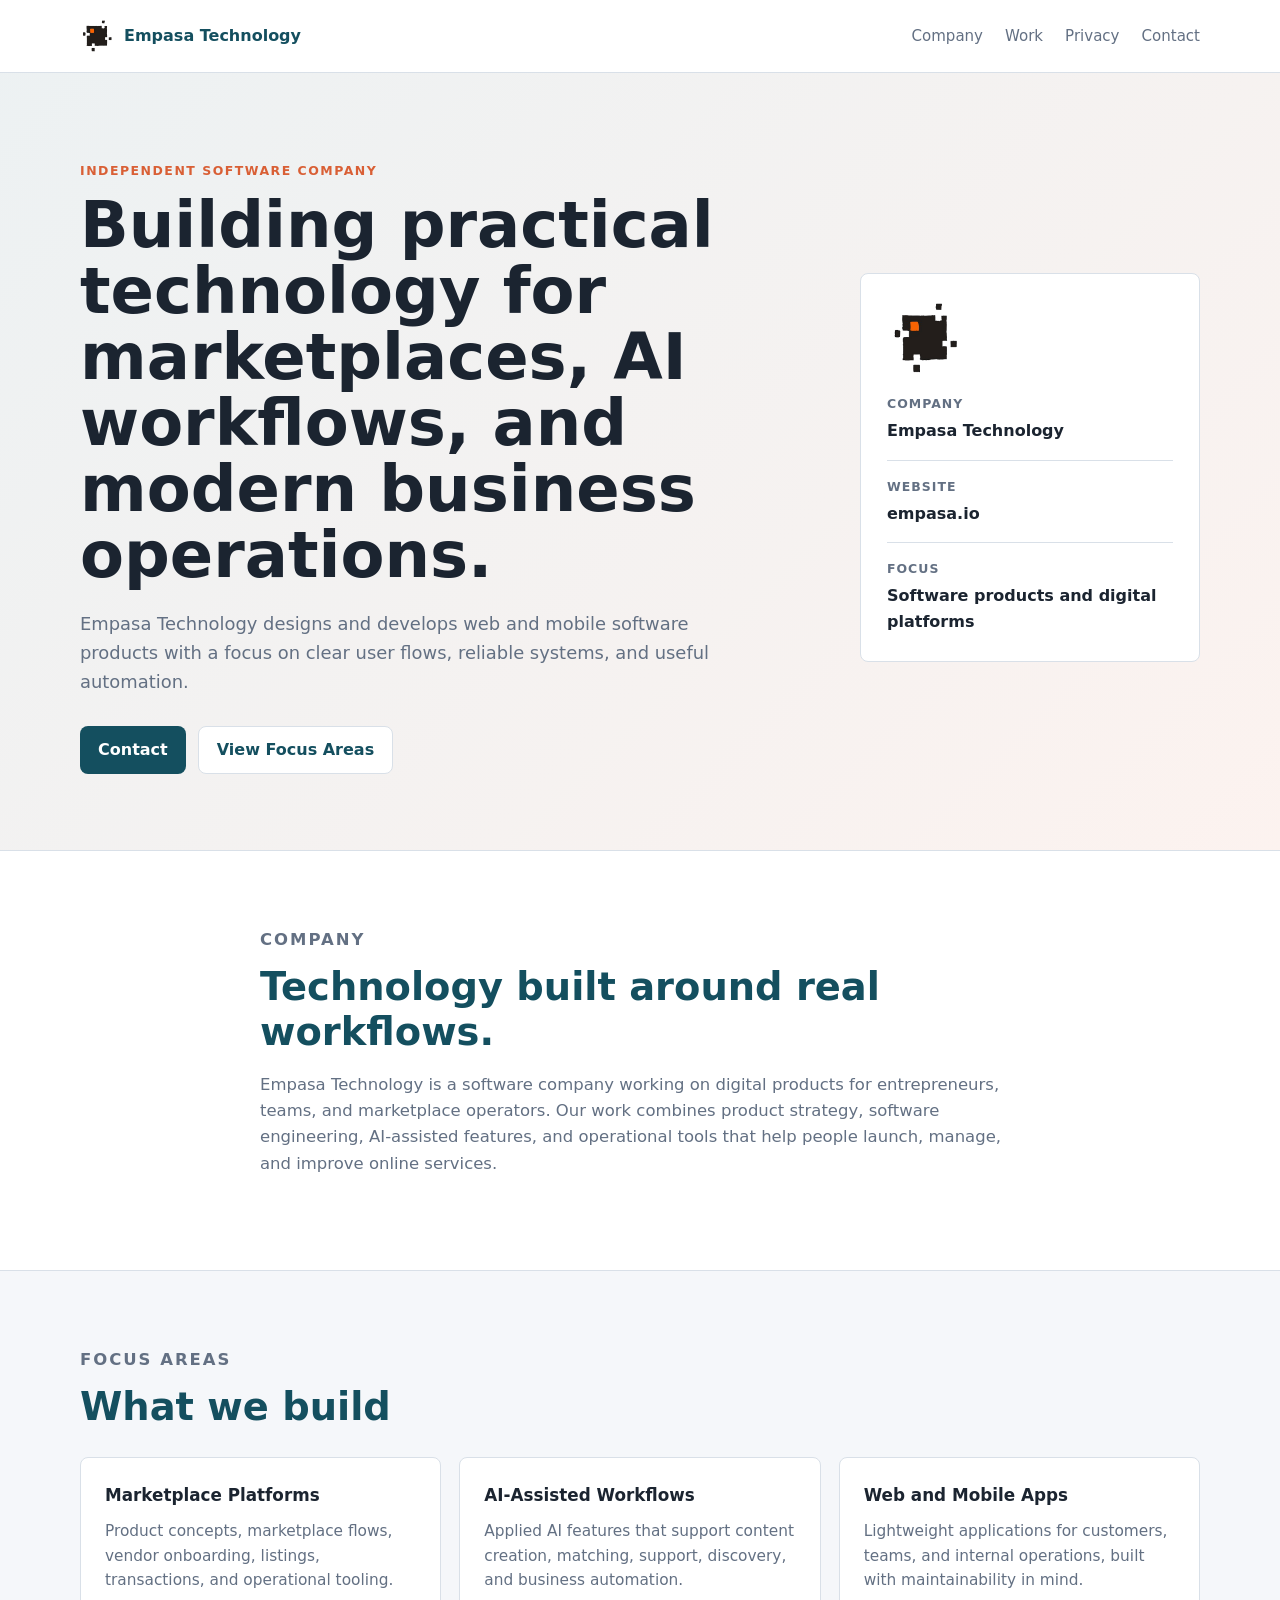
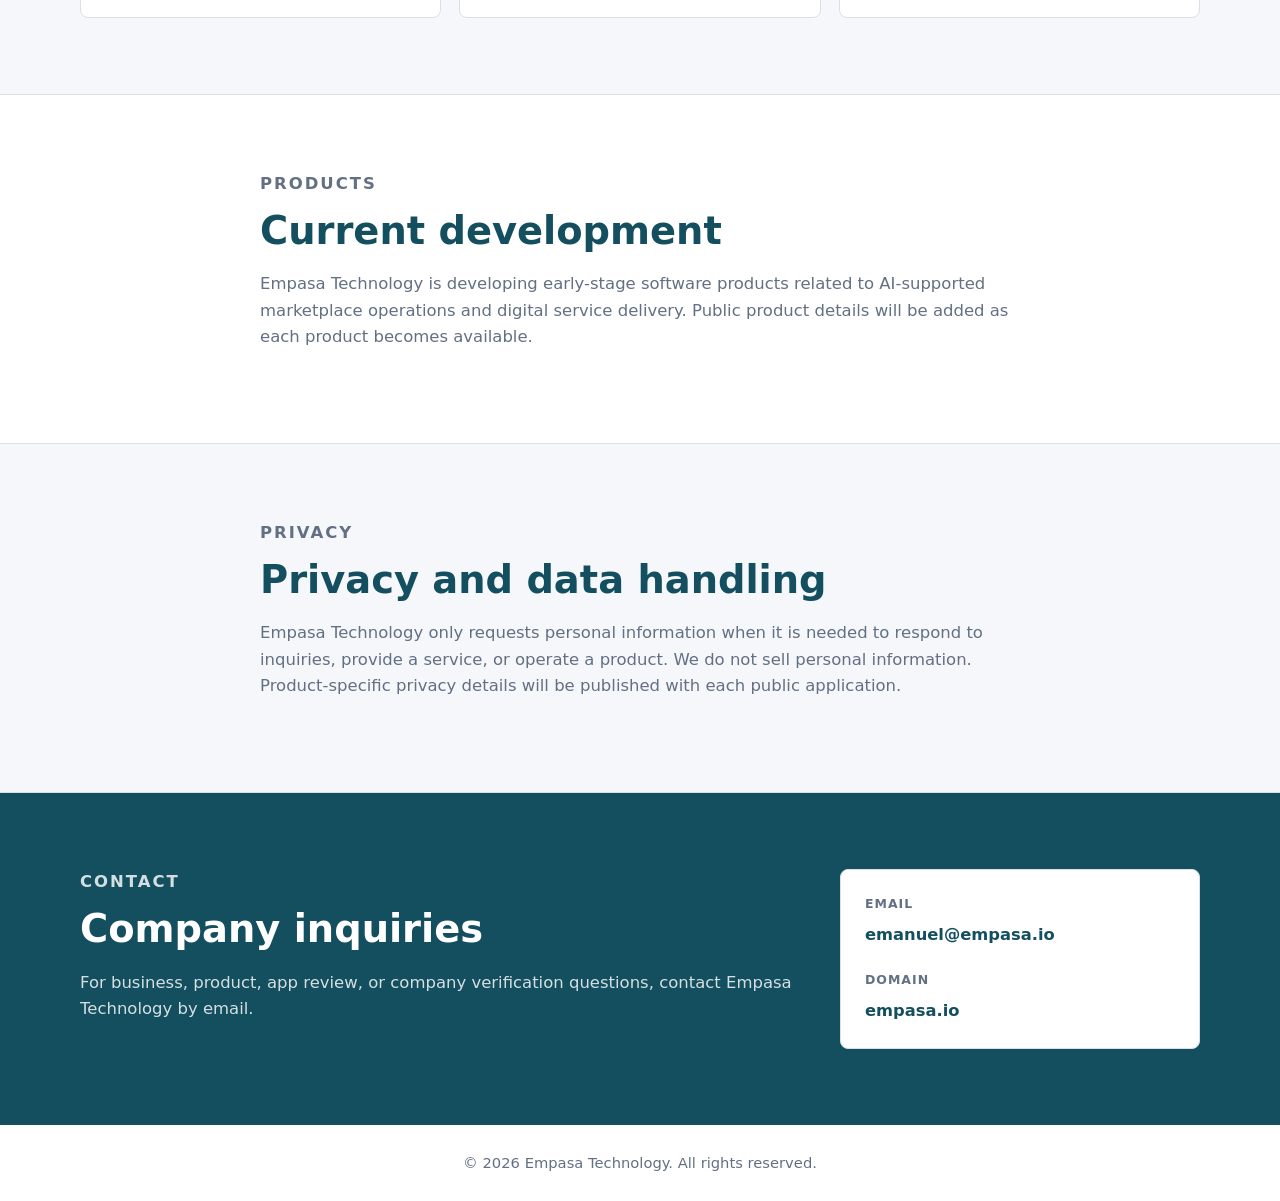
==== commit 674f5dbd: "Update contact email address in footer" ====
--- a/index.html
+++ b/index.html
@@ -135,7 +135,7 @@
         </div>
         <div class="contact-card">
           <span>Email</span>
-          <a href="mailto:hello@empasa.io">hello@empasa.io</a>
+          <a href="mailto:emanuel@empasa.io">emanuel@empasa.io</a>
           <span>Domain</span>
           <a href="https://empasa.io">empasa.io</a>
         </div>
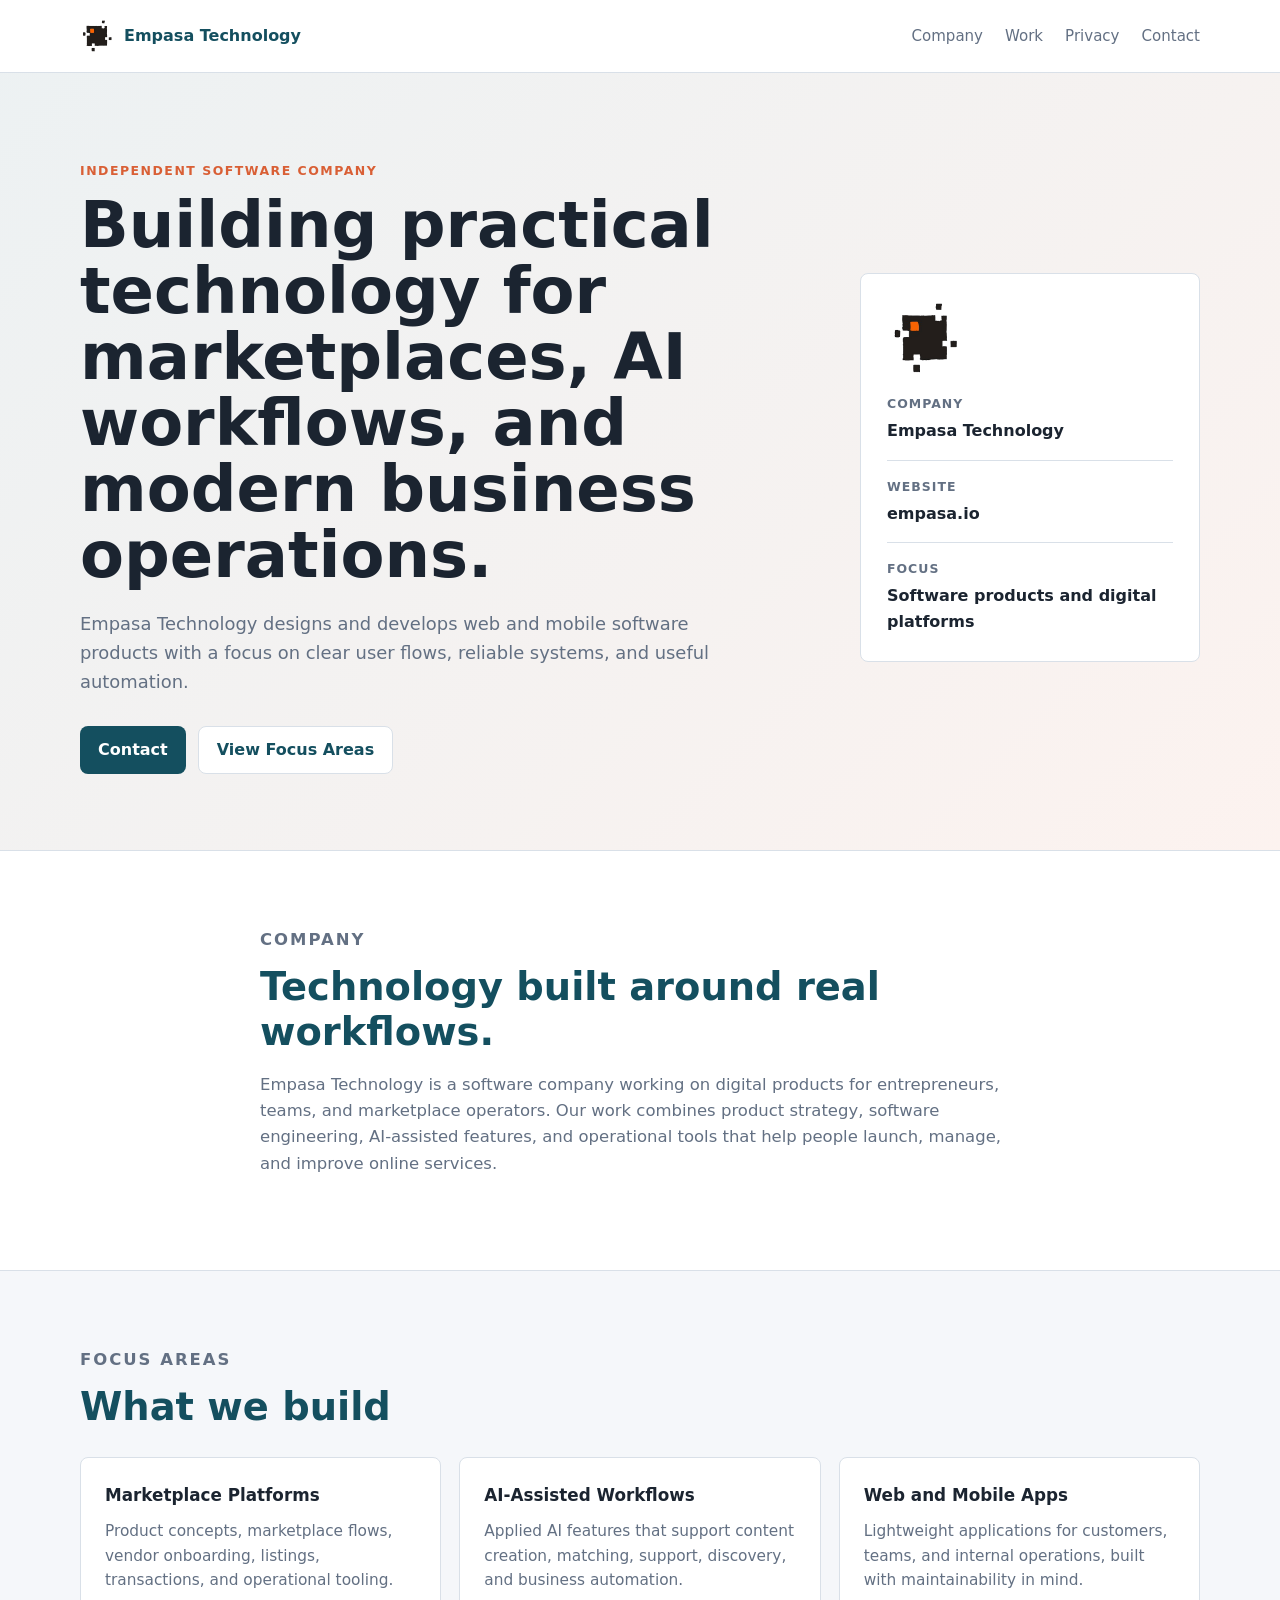
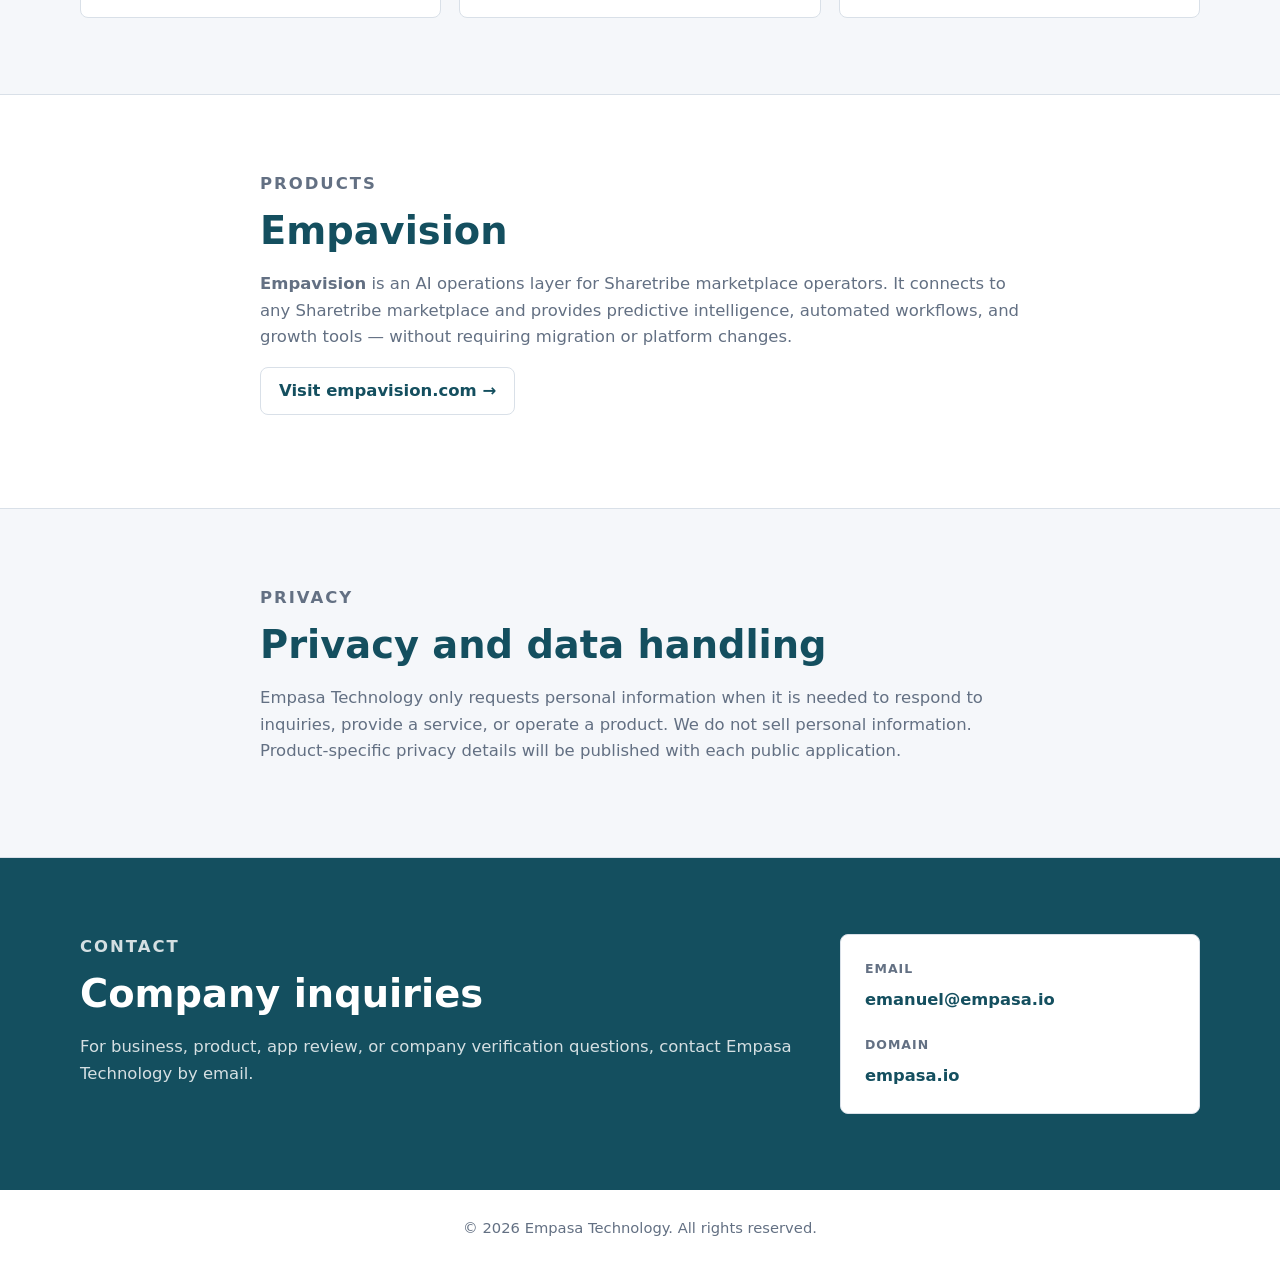
==== commit 2a9ecc18: "Update products section with details about Empavision" ====
--- a/index.html
+++ b/index.html
@@ -101,13 +101,17 @@
       </div>
     </section>
 
-    <section class="section">
+    <section id="products" class="section">
       <div class="container narrow">
         <p class="eyebrow">Products</p>
-        <h2>Current development</h2>
+        <h2>Empavision</h2>
         <p>
-          Empasa Technology is developing early-stage software products related to AI-supported marketplace operations
-          and digital service delivery. Public product details will be added as each product becomes available.
+          <strong><a href="https://empavision.com">Empavision</a></strong> is an AI operations layer for Sharetribe
+          marketplace operators. It connects to any Sharetribe marketplace and provides predictive intelligence,
+          automated workflows, and growth tools — without requiring migration or platform changes.
+        </p>
+        <p>
+          <a class="button secondary" href="https://empavision.com">Visit empavision.com &rarr;</a>
         </p>
       </div>
     </section>
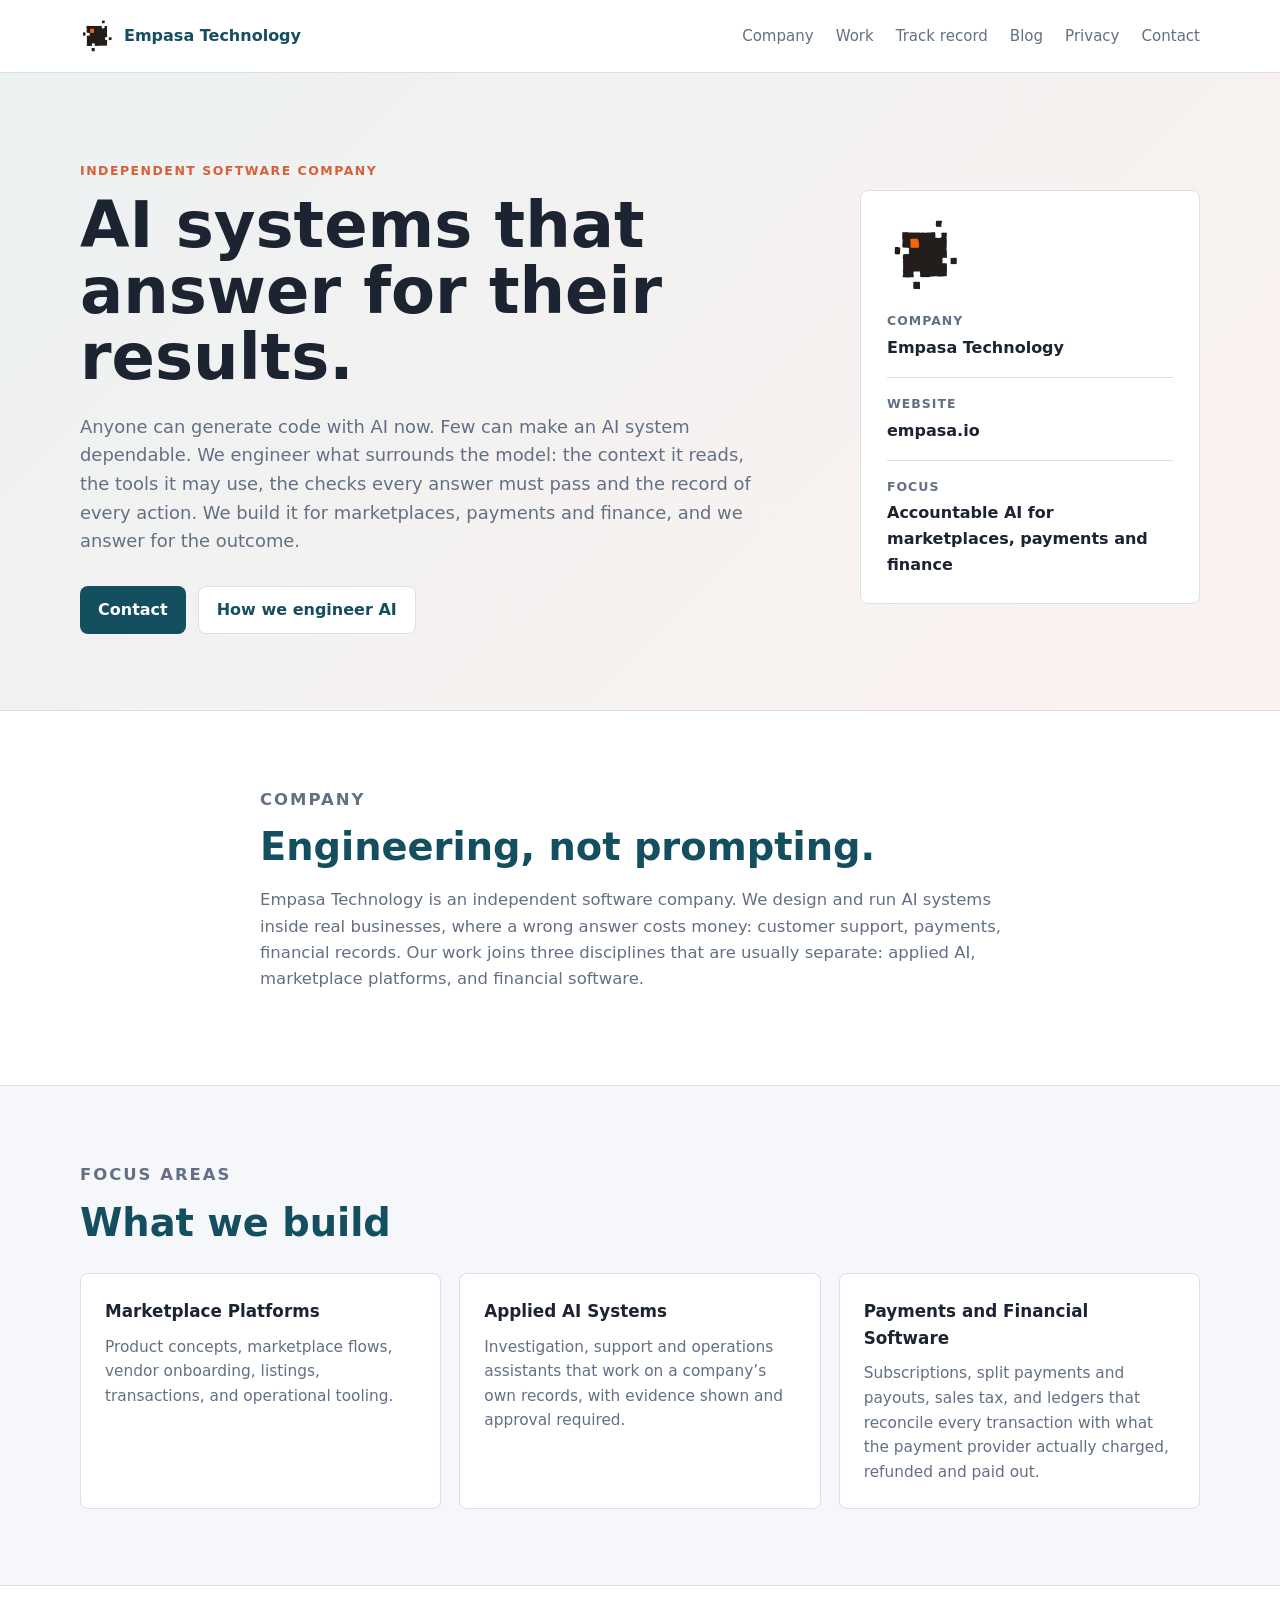
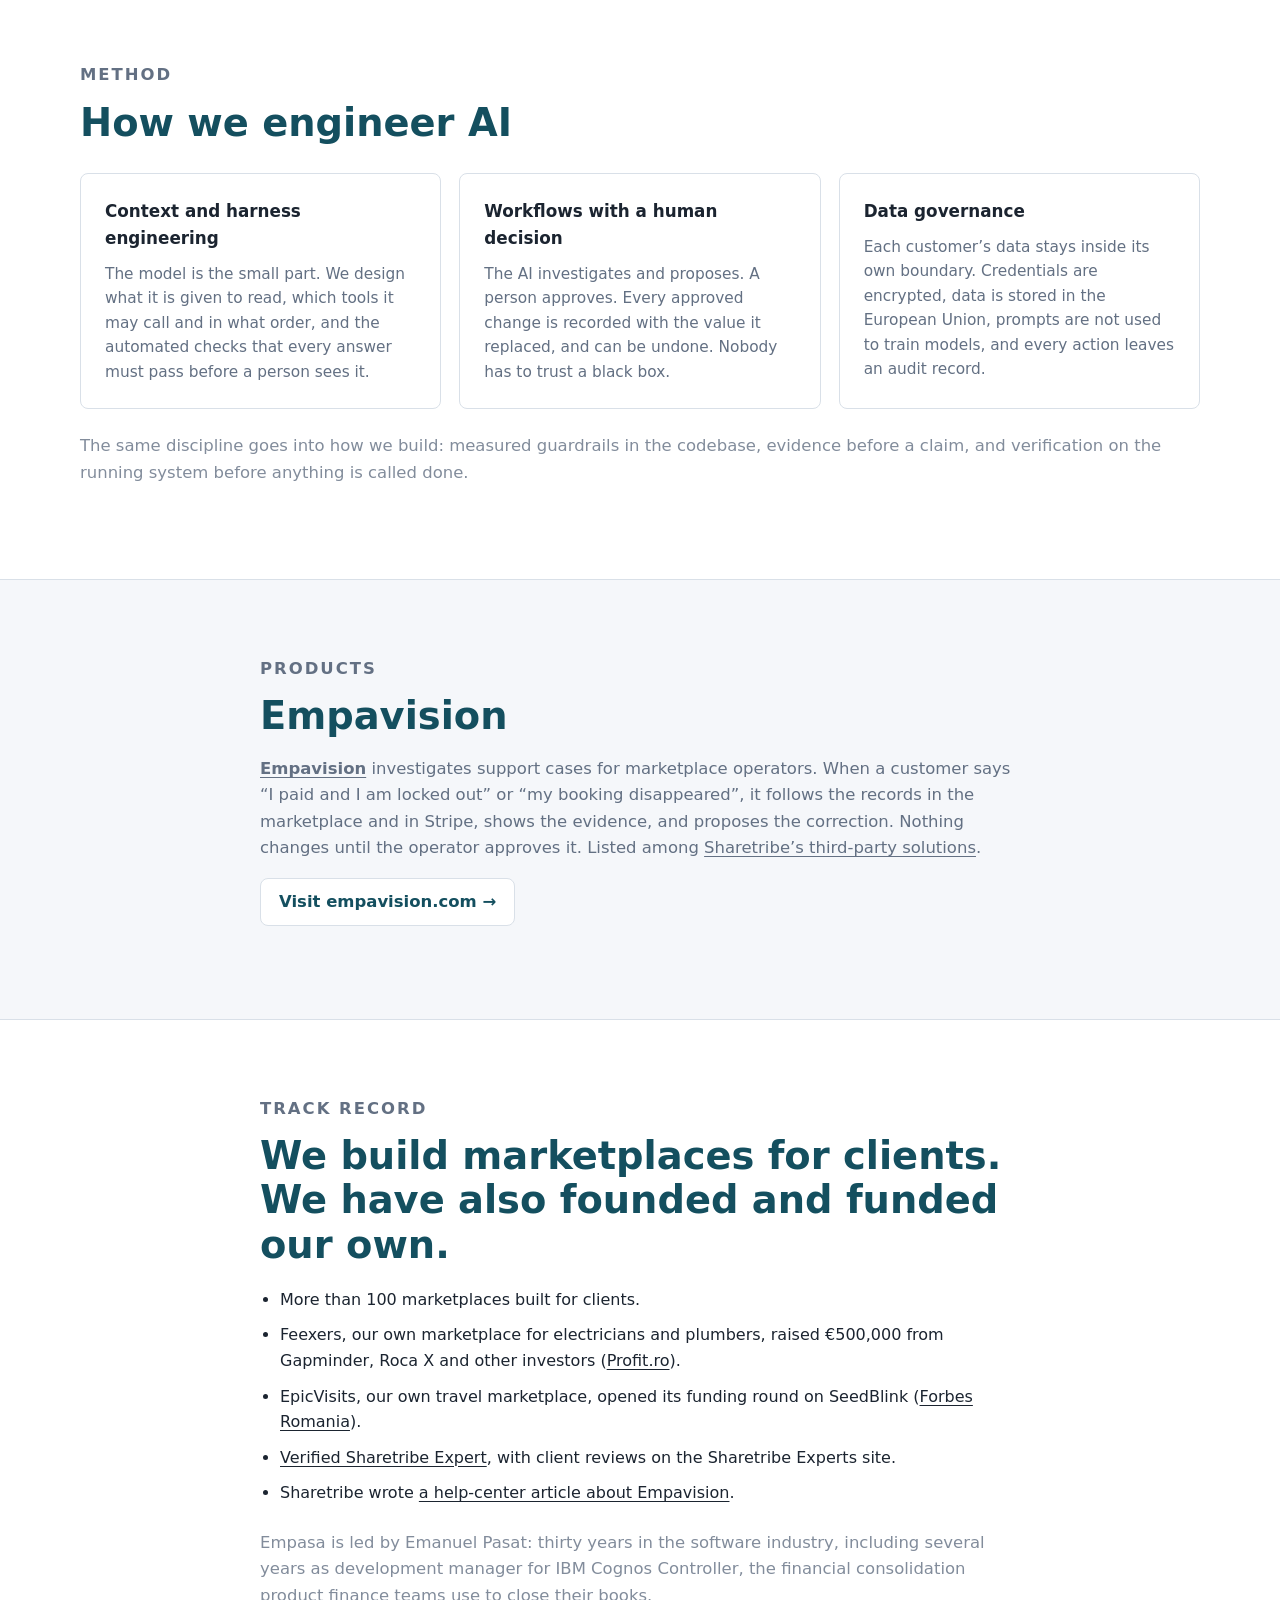
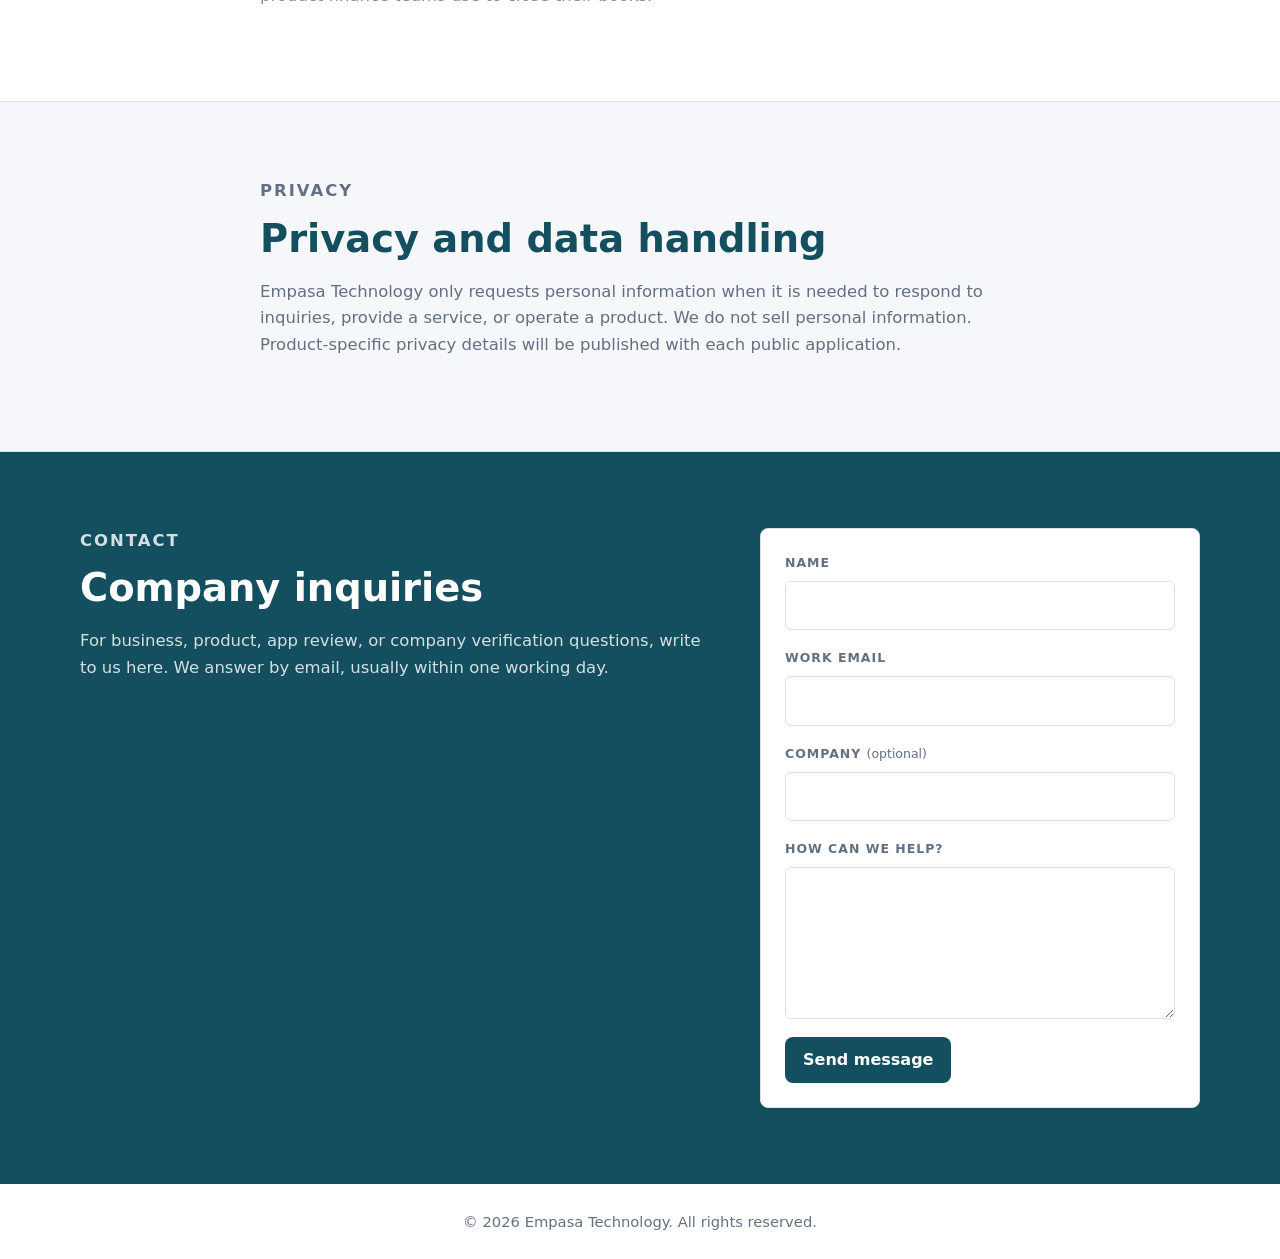
==== commit c5e3ed05: "Enhance website content and structure: update meta descriptions, add blog posts, and improve contact" ====
--- a/index.html
+++ b/index.html
@@ -5,7 +5,7 @@
   <meta name="viewport" content="width=device-width, initial-scale=1.0" />
   <meta
     name="description"
-    content="Empasa Technology builds software for marketplaces, AI-assisted workflows, and practical business tools."
+    content="Empasa Technology engineers AI systems that are accountable for their results: context and harness engineering, human-approved workflows and data governance, for marketplaces, payments and finance."
   />
   <title>Empasa Technology</title>
   <link rel="icon" type="image/png" href="images/logo_empasa.png" />
@@ -21,6 +21,8 @@
       <div class="nav-links">
         <a href="#company">Company</a>
         <a href="#work">Work</a>
+        <a href="#track-record">Track record</a>
+        <a href="blog/index.html">Blog</a>
         <a href="#privacy">Privacy</a>
         <a href="#contact">Contact</a>
       </div>
@@ -32,14 +34,15 @@
       <div class="container hero-grid">
         <div>
           <p class="eyebrow">Independent software company</p>
-          <h1>Building practical technology for marketplaces, AI workflows, and modern business operations.</h1>
+          <h1>AI systems that answer for their results.</h1>
           <p class="lead">
-            Empasa Technology designs and develops web and mobile software products with a focus on clear user flows,
-            reliable systems, and useful automation.
+            Anyone can generate code with AI now. Few can make an AI system dependable. We engineer what surrounds the
+            model: the context it reads, the tools it may use, the checks every answer must pass and the record of
+            every action. We build it for marketplaces, payments and finance, and we answer for the outcome.
           </p>
           <div class="actions">
             <a class="button primary" href="#contact">Contact</a>
-            <a class="button secondary" href="#work">View Focus Areas</a>
+            <a class="button secondary" href="#now">How we engineer AI</a>
           </div>
         </div>
         <div class="summary-panel" aria-label="Company summary">
@@ -55,7 +58,7 @@
             </div>
             <div>
               <dt>Focus</dt>
-              <dd>Software products and digital platforms</dd>
+              <dd>Accountable AI for marketplaces, payments and finance</dd>
             </div>
           </dl>
         </div>
@@ -65,11 +68,11 @@
     <section id="company" class="section">
       <div class="container narrow">
         <p class="eyebrow">Company</p>
-        <h2>Technology built around real workflows.</h2>
-        <p>
-          Empasa Technology is a software company working on digital products for entrepreneurs, teams, and marketplace
-          operators. Our work combines product strategy, software engineering, AI-assisted features, and operational
-          tools that help people launch, manage, and improve online services.
+        <h2>Engineering, not prompting.</h2>
+        <p>
+          Empasa Technology is an independent software company. We design and run AI systems inside real businesses,
+          where a wrong answer costs money: customer support, payments, financial records. Our work joins three
+          disciplines that are usually separate: applied AI, marketplace platforms, and financial software.
         </p>
       </div>
     </section>
@@ -86,32 +89,103 @@
             </p>
           </article>
           <article class="card">
-            <h3>AI-Assisted Workflows</h3>
-            <p>
-              Applied AI features that support content creation, matching, support, discovery, and business automation.
-            </p>
-          </article>
-          <article class="card">
-            <h3>Web and Mobile Apps</h3>
-            <p>
-              Lightweight applications for customers, teams, and internal operations, built with maintainability in mind.
-            </p>
-          </article>
-        </div>
-      </div>
-    </section>
-
-    <section id="products" class="section">
+            <h3>Applied AI Systems</h3>
+            <p>
+              Investigation, support and operations assistants that work on a company&rsquo;s own records, with evidence
+              shown and approval required.
+            </p>
+          </article>
+          <article class="card">
+            <h3>Payments and Financial Software</h3>
+            <p>
+              Subscriptions, split payments and payouts, sales tax, and ledgers that reconcile every transaction with
+              what the payment provider actually charged, refunded and paid out.
+            </p>
+          </article>
+        </div>
+      </div>
+    </section>
+
+
+    <section id="now" class="section">
+      <div class="container">
+        <p class="eyebrow">Method</p>
+        <h2>How we engineer AI</h2>
+        <div class="cards">
+          <article class="card">
+            <h3>Context and harness engineering</h3>
+            <p>
+              The model is the small part. We design what it is given to read, which tools it may call and in what
+              order, and the automated checks that every answer must pass before a person sees it.
+            </p>
+          </article>
+          <article class="card">
+            <h3>Workflows with a human decision</h3>
+            <p>
+              The AI investigates and proposes. A person approves. Every approved change is recorded with the value
+              it replaced, and can be undone. Nobody has to trust a black box.
+            </p>
+          </article>
+          <article class="card">
+            <h3>Data governance</h3>
+            <p>
+              Each customer&rsquo;s data stays inside its own boundary. Credentials are encrypted, data is stored in the
+              European Union, prompts are not used to train models, and every action leaves an audit record.
+            </p>
+          </article>
+        </div>
+        <p class="section-note">
+          The same discipline goes into how we build: measured guardrails in the codebase, evidence before a claim,
+          and verification on the running system before anything is called done.
+        </p>
+      </div>
+    </section>
+
+    <section id="products" class="section muted">
       <div class="container narrow">
         <p class="eyebrow">Products</p>
         <h2>Empavision</h2>
         <p>
-          <strong><a href="https://empavision.com">Empavision</a></strong> is an AI operations layer for Sharetribe
-          marketplace operators. It connects to any Sharetribe marketplace and provides predictive intelligence,
-          automated workflows, and growth tools — without requiring migration or platform changes.
+          <strong><a href="https://empavision.com">Empavision</a></strong> investigates support cases for marketplace
+          operators. When a customer says &ldquo;I paid and I am locked out&rdquo; or &ldquo;my booking disappeared&rdquo;, it follows the
+          records in the marketplace and in Stripe, shows the evidence, and proposes the correction. Nothing changes
+          until the operator approves it. Listed among
+          <a href="https://www.sharetribe.com/third-party-solutions/">Sharetribe&rsquo;s third-party solutions</a>.
         </p>
         <p>
           <a class="button secondary" href="https://empavision.com">Visit empavision.com &rarr;</a>
+        </p>
+      </div>
+    </section>
+
+
+    <section id="track-record" class="section">
+      <div class="container narrow">
+        <p class="eyebrow">Track record</p>
+        <h2>We build marketplaces for clients. We have also founded and funded our own.</h2>
+        <ul class="facts">
+          <li>More than 100 marketplaces built for clients.</li>
+          <li>
+            Feexers, our own marketplace for electricians and plumbers, raised &euro;500,000 from Gapminder, Roca X and other
+            investors
+            (<a href="https://www.profit.ro/stiri/gapminder-roca-x-si-alti-investitori-printre-care-si-andrei-pitis-fost-actionar-vector-watch-si-clever-taxi-investesc-500-000-de-euro-intr-un-uber-al-electricienilor-si-instalatorilor-19225668">Profit.ro</a>).
+          </li>
+          <li>
+            EpicVisits, our own travel marketplace, opened its funding round on SeedBlink
+            (<a href="https://www.forbes.ro/startup-ul-de-calatorii-de-self-service-epicvisits-com-demareaza-o-campanie-de-finantare-pe-seedblink-124364">Forbes Romania</a>).
+          </li>
+          <li>
+            <a href="https://experts.sharetribe.com/u/677c1a10-76b5-4e62-9854-36132ddc1f05">Verified Sharetribe Expert</a>,
+            with client reviews on the Sharetribe Experts site.
+          </li>
+          <li>
+            Sharetribe wrote
+            <a href="https://www.sharetribe.com/help/en/articles/17761015-manage-and-grow-your-marketplace-with-empavision">a help-center article about Empavision</a>.
+          </li>
+        </ul>
+        <p class="section-note">
+          Empasa is led by Emanuel Pasat: thirty years in the software industry, including several years as development
+          manager for IBM Cognos Controller, the financial consolidation product finance teams use to close their books.
         </p>
       </div>
     </section>
@@ -134,18 +208,87 @@
           <p class="eyebrow">Contact</p>
           <h2>Company inquiries</h2>
           <p>
-            For business, product, app review, or company verification questions, contact Empasa Technology by email.
+            For business, product, app review, or company verification questions, write to us here. We answer by
+            email, usually within one working day.
           </p>
         </div>
-        <div class="contact-card">
-          <span>Email</span>
-          <a href="mailto:emanuel@empasa.io">emanuel@empasa.io</a>
-          <span>Domain</span>
-          <a href="https://empasa.io">empasa.io</a>
-        </div>
+        <form class="contact-card contact-form" id="contact-form" novalidate>
+          <label for="cf-name">Name</label>
+          <input id="cf-name" name="name" type="text" autocomplete="name" required maxlength="120" />
+          <label for="cf-email">Work email</label>
+          <input id="cf-email" name="email" type="email" autocomplete="email" required maxlength="180" />
+          <label for="cf-company">Company <em>(optional)</em></label>
+          <input id="cf-company" name="company" type="text" autocomplete="organization" maxlength="160" />
+          <label for="cf-message">How can we help?</label>
+          <textarea id="cf-message" name="message" rows="5" required minlength="20" maxlength="3000"></textarea>
+          <div class="cf-trap" aria-hidden="true">
+            <label for="cf-website">Leave this field empty</label>
+            <input id="cf-website" name="website_confirm" type="text" tabindex="-1" autocomplete="off" />
+          </div>
+          <button class="button primary" type="submit">Send message</button>
+          <p class="cf-status" id="cf-status" role="status" aria-live="polite"></p>
+        </form>
       </div>
     </section>
   </main>
+
+  <script>
+    (function () {
+      var form = document.getElementById('contact-form');
+      if (!form) return;
+      var status = document.getElementById('cf-status');
+      var button = form.querySelector('button');
+      var requestId = null;
+      function uuid() {
+        if (window.crypto && crypto.randomUUID) return crypto.randomUUID();
+        return 'xxxxxxxx-xxxx-4xxx-yxxx-xxxxxxxxxxxx'.replace(/[xy]/g, function (c) {
+          var r = (Math.random() * 16) | 0;
+          return (c === 'x' ? r : (r & 3) | 8).toString(16);
+        });
+      }
+      function say(text, kind) {
+        status.textContent = text;
+        status.className = 'cf-status' + (kind ? ' ' + kind : '');
+      }
+      form.addEventListener('submit', function (event) {
+        event.preventDefault();
+        var data = {
+          name: form.elements.name.value.trim(),
+          email: form.elements.email.value.trim(),
+          company: form.elements.company.value.trim(),
+          message: form.elements.message.value.trim(),
+          website_confirm: form.elements.website_confirm.value,
+          page: location.pathname
+        };
+        if (data.name.length < 2 || !/^[^@\s]+@[^@\s]+\.[^@\s]+$/.test(data.email) || data.message.length < 20) {
+          say('Please fill in your name, a valid email and a message of at least 20 characters.', 'error');
+          return;
+        }
+        requestId = requestId || uuid();
+        data.requestId = requestId;
+        button.disabled = true;
+        say('Sending…');
+        fetch('https://empavision.com/api/contact', {
+          method: 'POST',
+          headers: { 'Content-Type': 'application/json' },
+          body: JSON.stringify(data)
+        })
+          .then(function (response) {
+            return response.json().catch(function () { return {}; }).then(function (body) {
+              if (!response.ok) throw new Error(body.error || 'Your message could not be sent. Please try again.');
+              form.reset();
+              requestId = null;
+              say('Thank you. Your message was sent; we will answer by email.', 'ok');
+            });
+          })
+          .catch(function (error) {
+            var failed = error && error.message && error.message !== 'Failed to fetch';
+            say(failed ? error.message : 'Your message could not be sent. Please try again in a minute.', 'error');
+          })
+          .then(function () { button.disabled = false; });
+      });
+    })();
+  </script>
 
   <footer class="site-footer">
     <p>&copy; 2026 Empasa Technology. All rights reserved.</p>
--- a/styles.css
+++ b/styles.css
@@ -273,7 +273,7 @@
 
 .contact-grid {
   display: grid;
-  grid-template-columns: minmax(0, 1fr) 360px;
+  grid-template-columns: minmax(0, 1fr) minmax(0, 440px);
   gap: 48px;
   align-items: start;
 }
@@ -339,3 +339,171 @@
     grid-template-columns: 1fr;
   }
 }
+
+.section-note {
+  margin-top: 24px;
+  color: inherit;
+  opacity: 0.8;
+}
+
+.facts {
+  margin: 20px 0 0;
+  padding-left: 20px;
+}
+
+.facts li {
+  margin: 10px 0;
+  line-height: 1.6;
+}
+
+.section a:not(.button) {
+  text-decoration: underline;
+  text-underline-offset: 3px;
+}
+
+
+.post-list {
+  list-style: none;
+  margin: 32px 0 0;
+  padding: 0;
+}
+
+.post-list li {
+  padding: 26px 0;
+  border-top: 1px solid var(--line);
+}
+
+.post-list h2 {
+  margin: 6px 0 8px;
+  font-size: 1.45rem;
+}
+
+.post-list p {
+  margin: 0;
+}
+
+.post-meta {
+  margin: 0;
+  color: var(--muted);
+  font-size: 0.86rem;
+  font-weight: 650;
+  letter-spacing: 0.06em;
+  text-transform: uppercase;
+}
+
+.post h1 {
+  margin: 10px 0 18px;
+  font-size: clamp(2rem, 4.4vw, 2.9rem);
+}
+
+.post h2 {
+  margin: 44px 0 10px;
+  font-size: 1.45rem;
+}
+
+.post p,
+.post li {
+  color: var(--ink);
+  font-size: 1.08rem;
+  line-height: 1.75;
+}
+
+.post .lead,
+.post .post-meta {
+  color: var(--muted);
+}
+
+.post .post-meta {
+  font-size: 0.86rem;
+  line-height: 1.6;
+}
+
+.post ul,
+.post ol {
+  padding-left: 22px;
+}
+
+.post-back {
+  margin-top: 48px;
+  padding-top: 24px;
+  border-top: 1px solid var(--line);
+}
+
+
+.contact-form label {
+  color: var(--muted);
+  font-size: 0.78rem;
+  font-weight: 750;
+  letter-spacing: 0.08em;
+  text-transform: uppercase;
+}
+
+.contact-form label em {
+  font-style: normal;
+  font-weight: 500;
+  letter-spacing: 0;
+  text-transform: none;
+}
+
+.contact-form input,
+.contact-form textarea {
+  width: 100%;
+  margin-bottom: 10px;
+  padding: 11px 12px;
+  border: 1px solid var(--line);
+  border-radius: 6px;
+  background: var(--paper);
+  color: var(--ink);
+  font: inherit;
+  font-size: 1rem;
+}
+
+.contact-form textarea {
+  resize: vertical;
+}
+
+.contact-form input:focus,
+.contact-form textarea:focus {
+  outline: 2px solid var(--brand);
+  outline-offset: 1px;
+}
+
+.contact-form button {
+  justify-self: start;
+  border: 0;
+  cursor: pointer;
+  font: inherit;
+  font-weight: 750;
+}
+
+.contact-form button:disabled {
+  opacity: 0.6;
+  cursor: default;
+}
+
+.contact-section .cf-status {
+  margin: 4px 0 0;
+  color: var(--ink);
+  opacity: 1;
+  font-size: 0.95rem;
+}
+
+.contact-section .cf-status:empty {
+  display: none;
+}
+
+.contact-section .cf-status.error {
+  color: #a3261b;
+}
+
+.contact-section .cf-status.ok {
+  color: #17603a;
+}
+
+.cf-trap {
+  position: absolute;
+  left: -9999px;
+  width: 1px;
+  height: 1px;
+  overflow: hidden;
+}
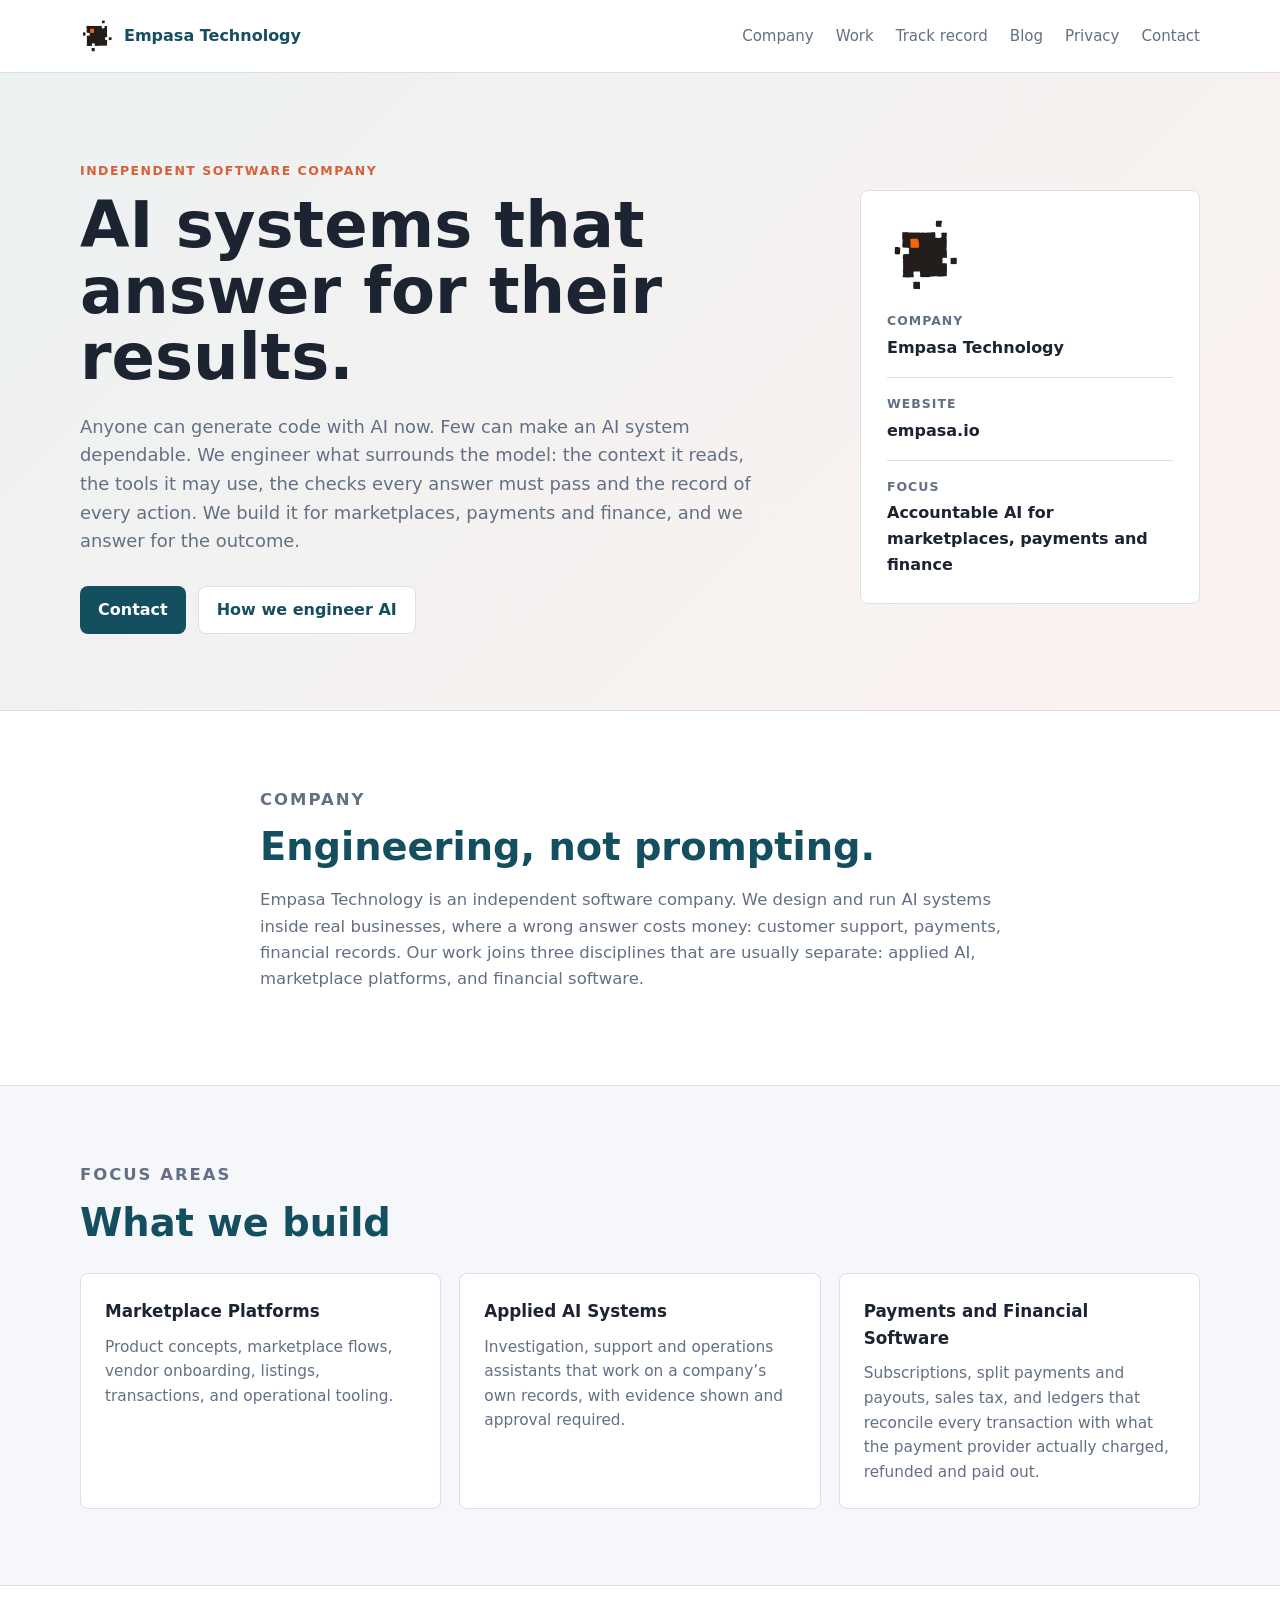
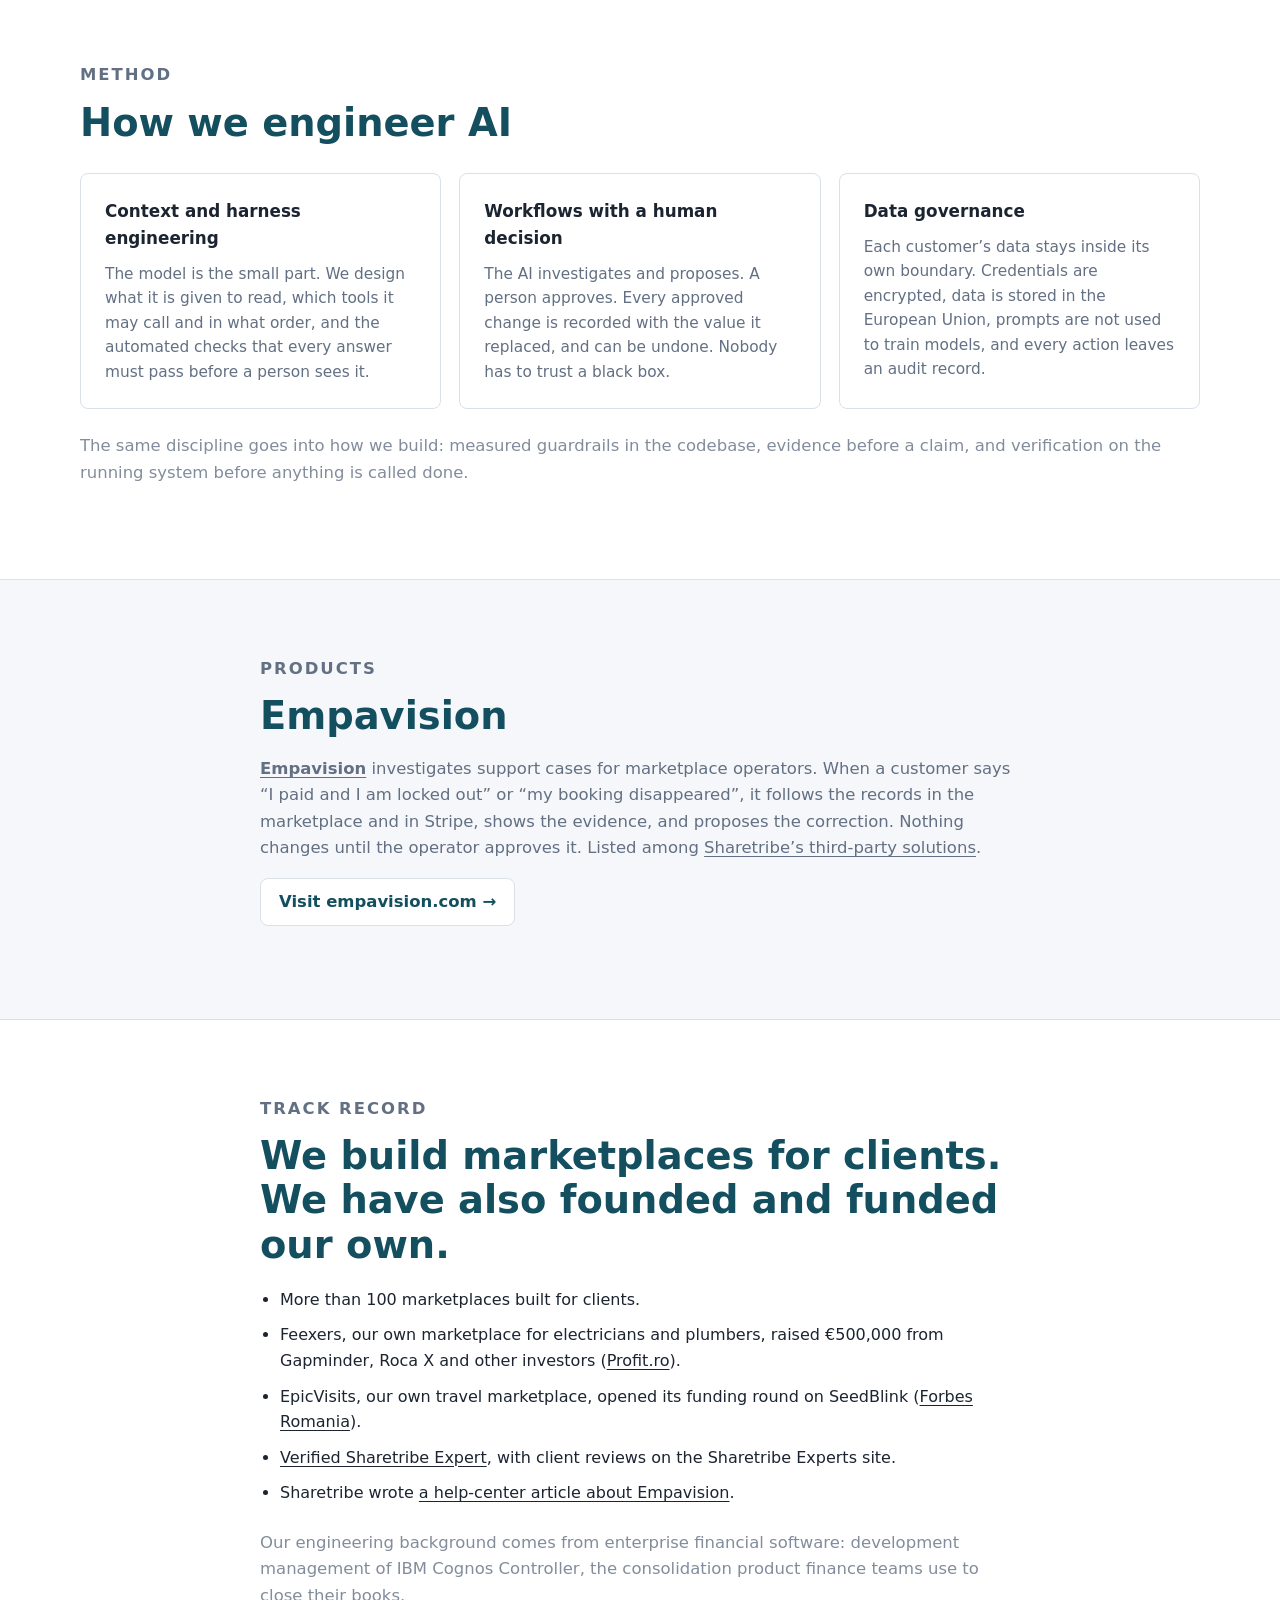
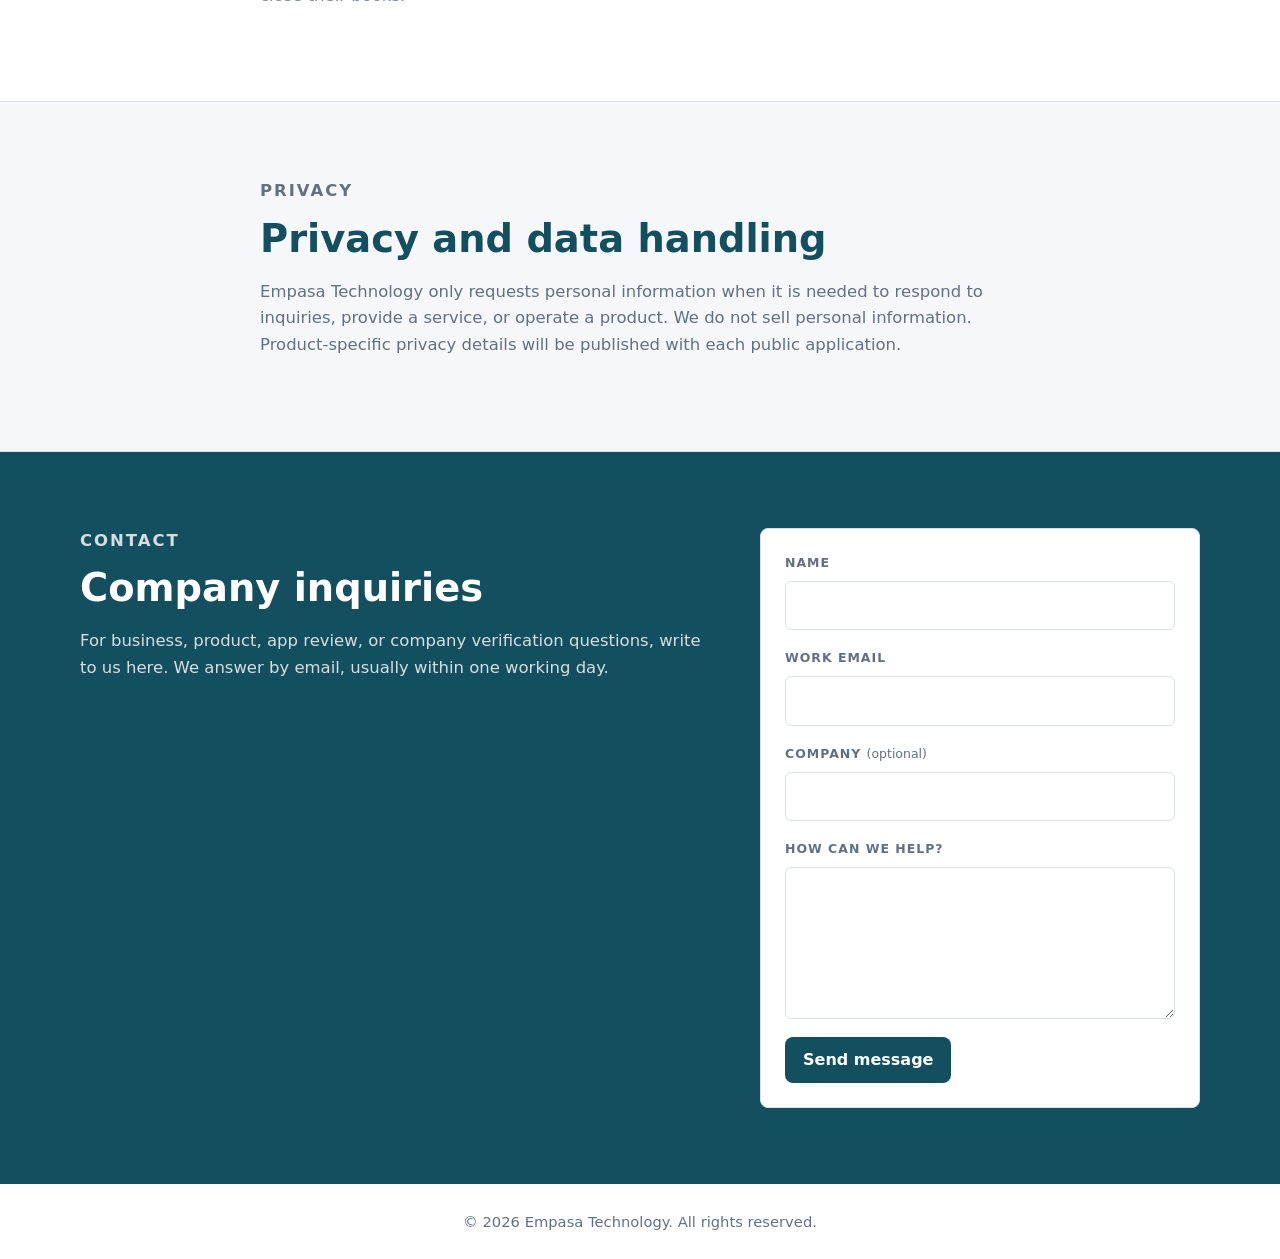
==== commit d276b7b9: "Refine company description for clarity and conciseness" ====
--- a/index.html
+++ b/index.html
@@ -184,8 +184,8 @@
           </li>
         </ul>
         <p class="section-note">
-          Empasa is led by Emanuel Pasat: thirty years in the software industry, including several years as development
-          manager for IBM Cognos Controller, the financial consolidation product finance teams use to close their books.
+          Our engineering background comes from enterprise financial software: development management of IBM Cognos
+          Controller, the consolidation product finance teams use to close their books.
         </p>
       </div>
     </section>
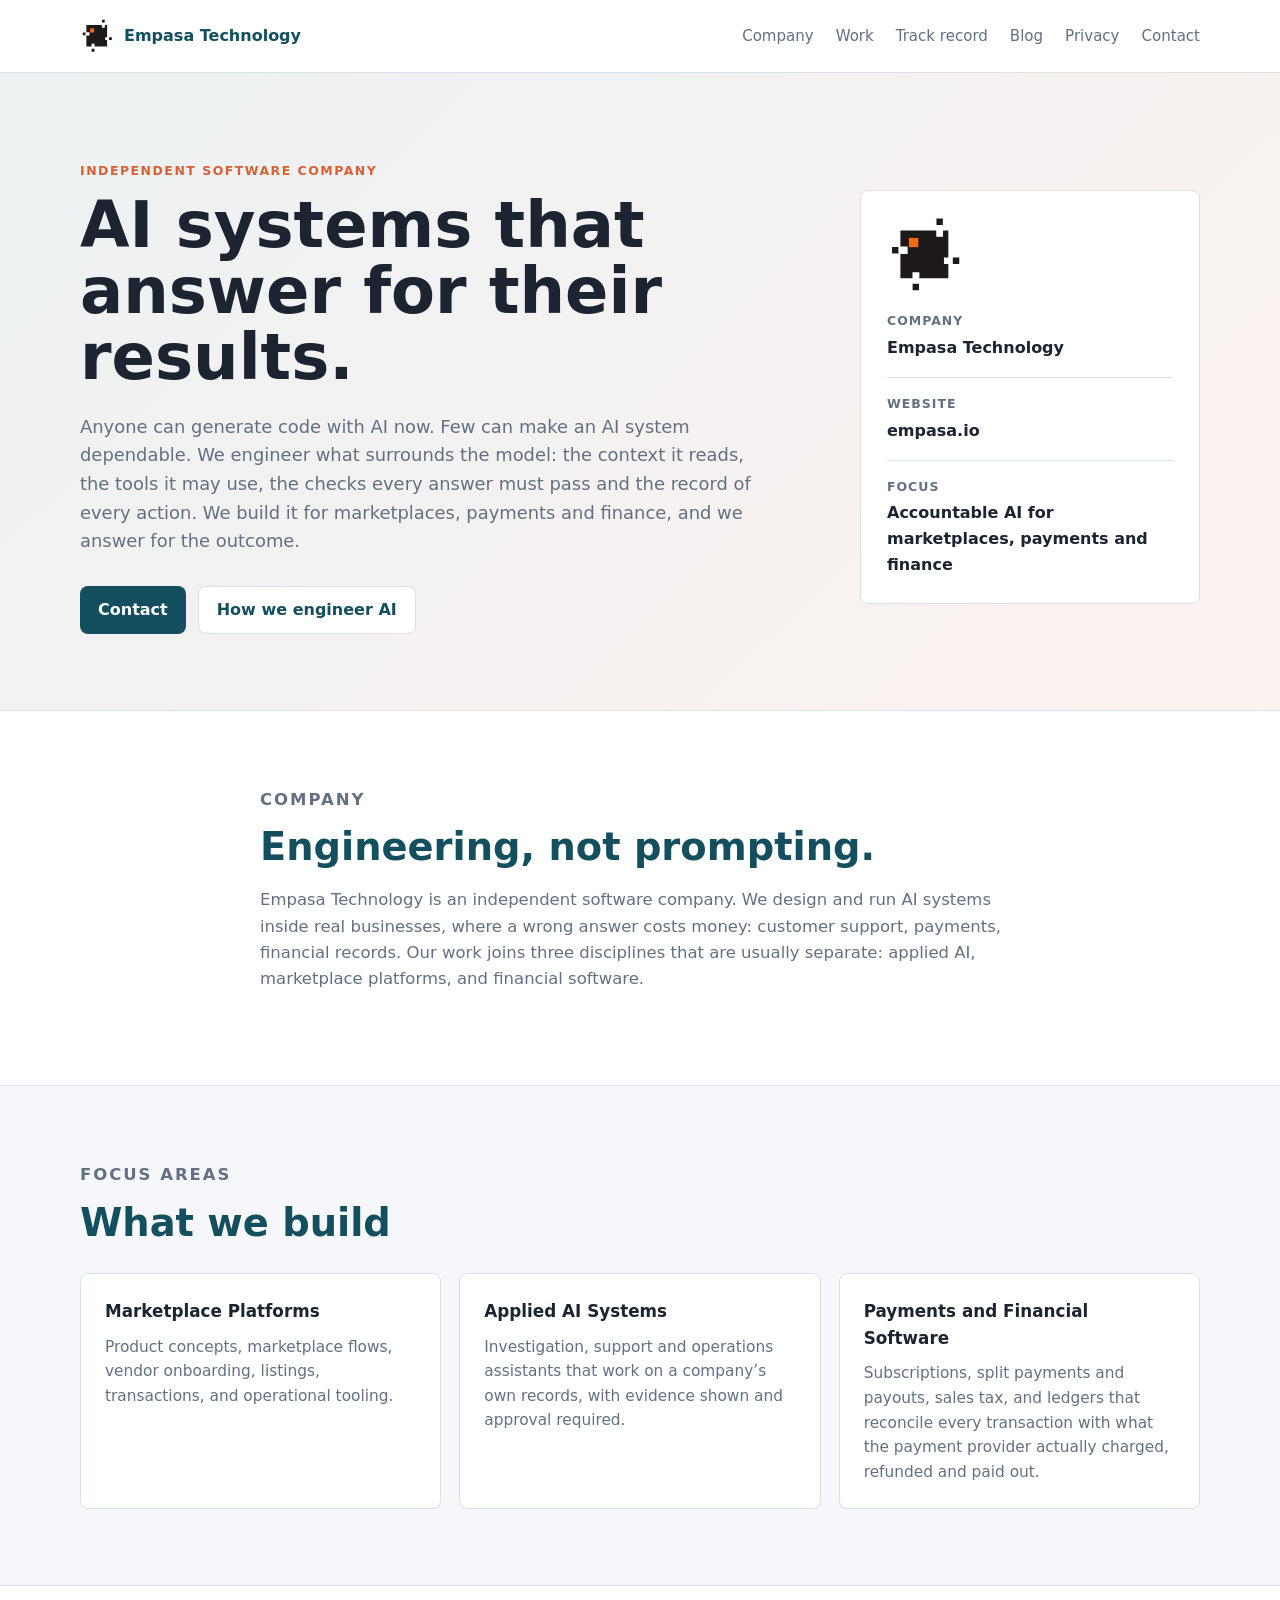
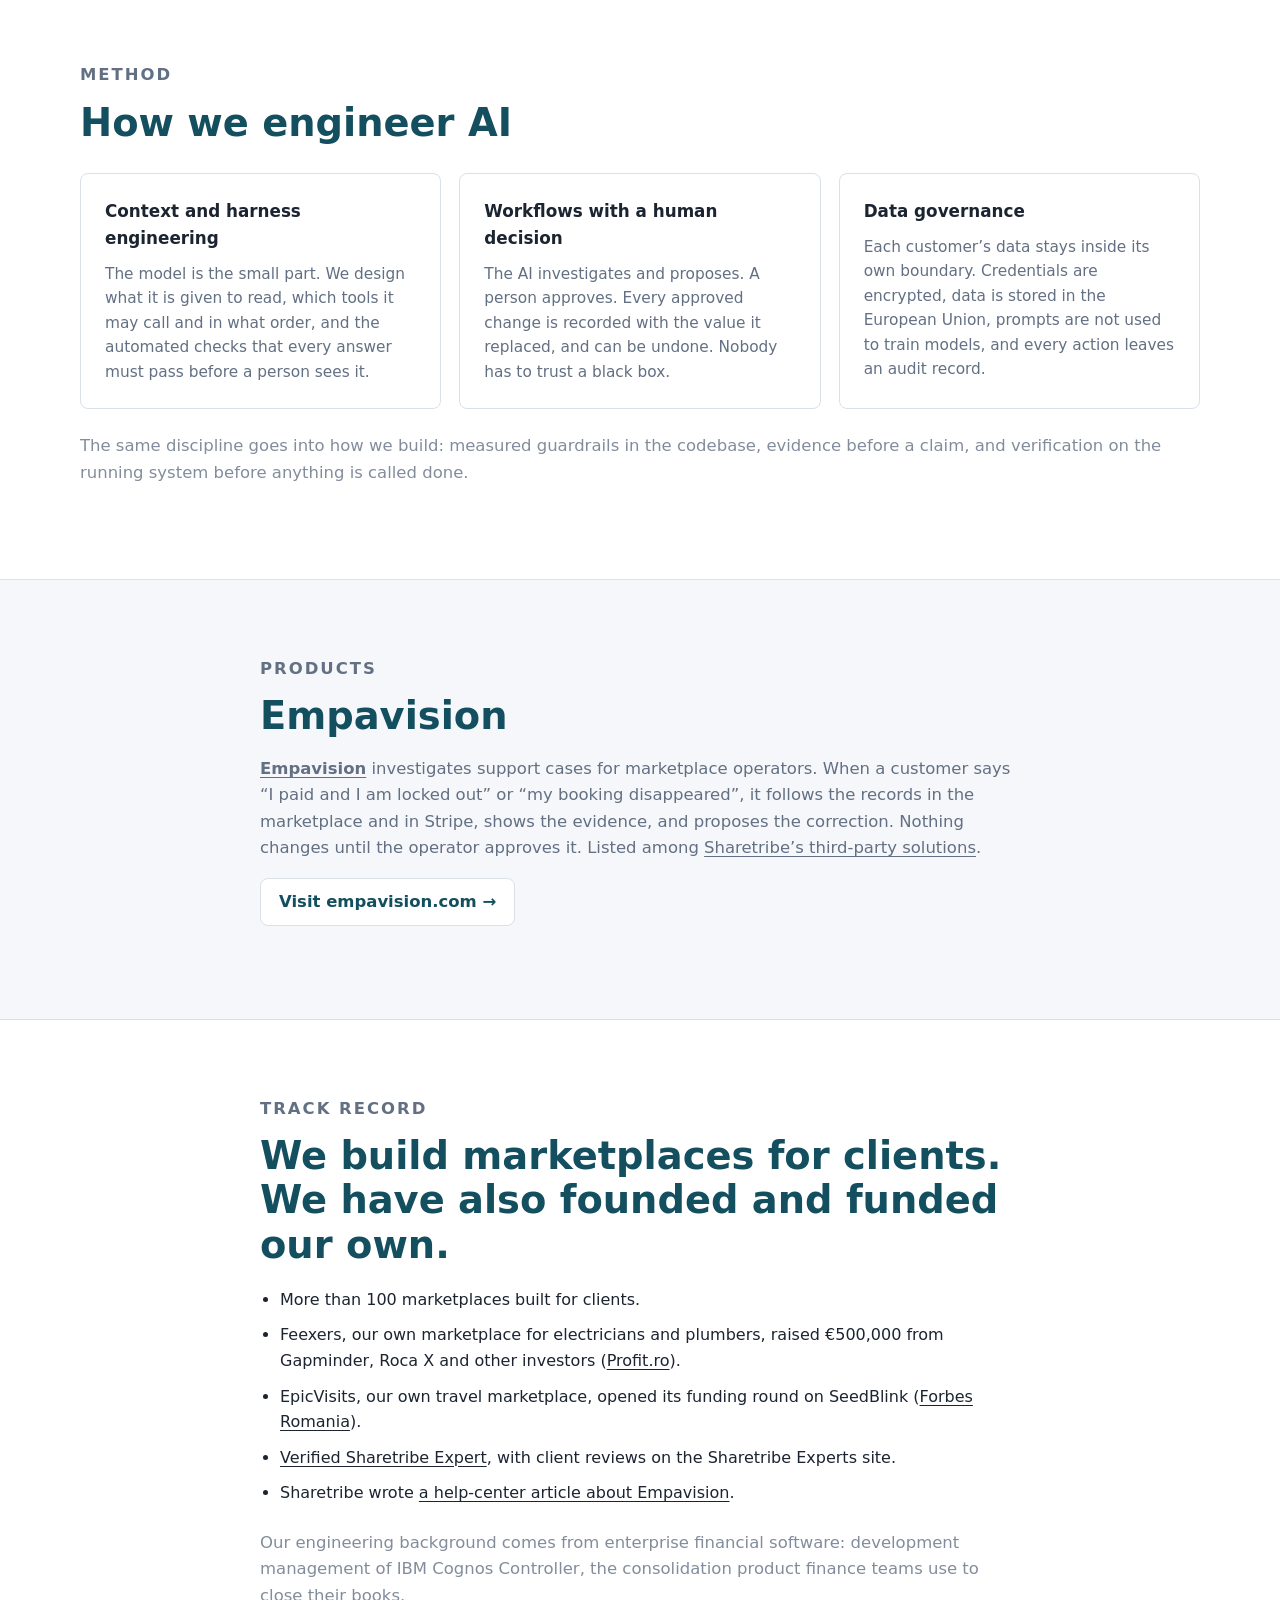
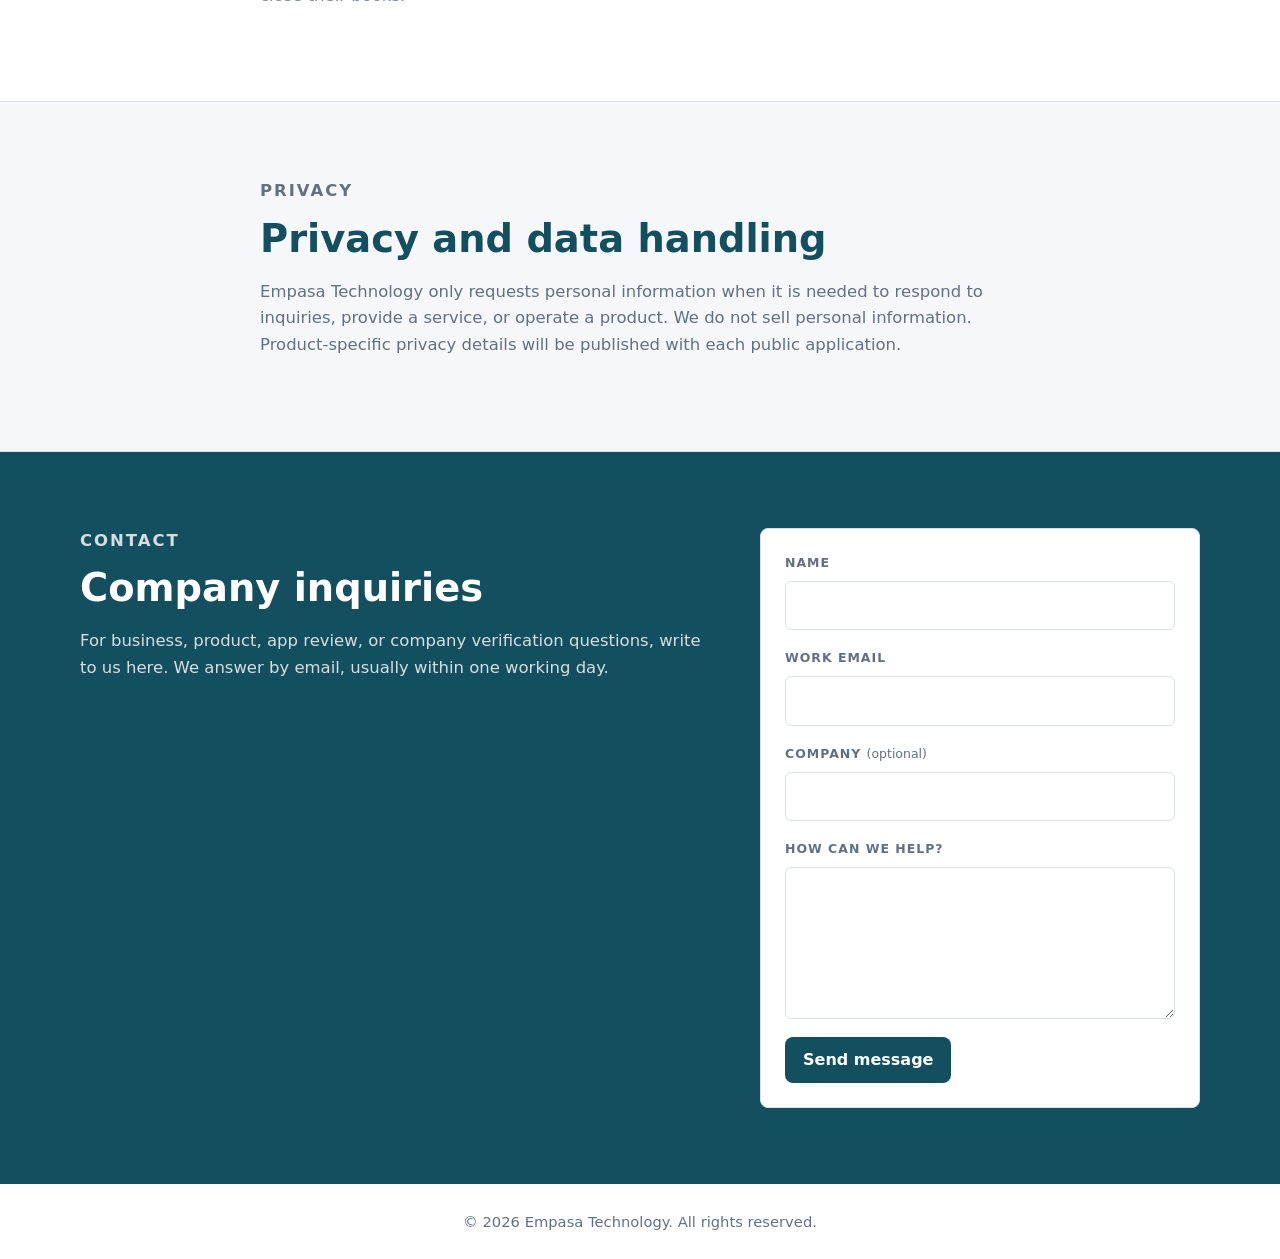
==== commit 8d721fb5: "Update favicon and add apple touch icon across multiple HTML files" ====
--- a/index.html
+++ b/index.html
@@ -8,14 +8,15 @@
     content="Empasa Technology engineers AI systems that are accountable for their results: context and harness engineering, human-approved workflows and data governance, for marketplaces, payments and finance."
   />
   <title>Empasa Technology</title>
-  <link rel="icon" type="image/png" href="images/logo_empasa.png" />
+  <link rel="icon" type="image/svg+xml" href="images/logo_empasa.svg" />
+  <link rel="apple-touch-icon" href="images/apple-touch-icon.png" />
   <link rel="stylesheet" href="styles.css" />
 </head>
 <body>
   <header class="site-header">
     <nav class="nav" aria-label="Main navigation">
       <a class="logo" href="#top" aria-label="Empasa Technology home">
-        <img src="images/logo_empasa.png" alt="" />
+        <img src="images/logo_empasa.svg" alt="" />
         <span>Empasa Technology</span>
       </a>
       <div class="nav-links">
@@ -46,7 +47,7 @@
           </div>
         </div>
         <div class="summary-panel" aria-label="Company summary">
-          <img class="summary-logo" src="images/logo_empasa.png" alt="Empasa Technology logo" />
+          <img class="summary-logo" src="images/logo_empasa.svg" alt="Empasa Technology logo" />
           <dl>
             <div>
               <dt>Company</dt>
